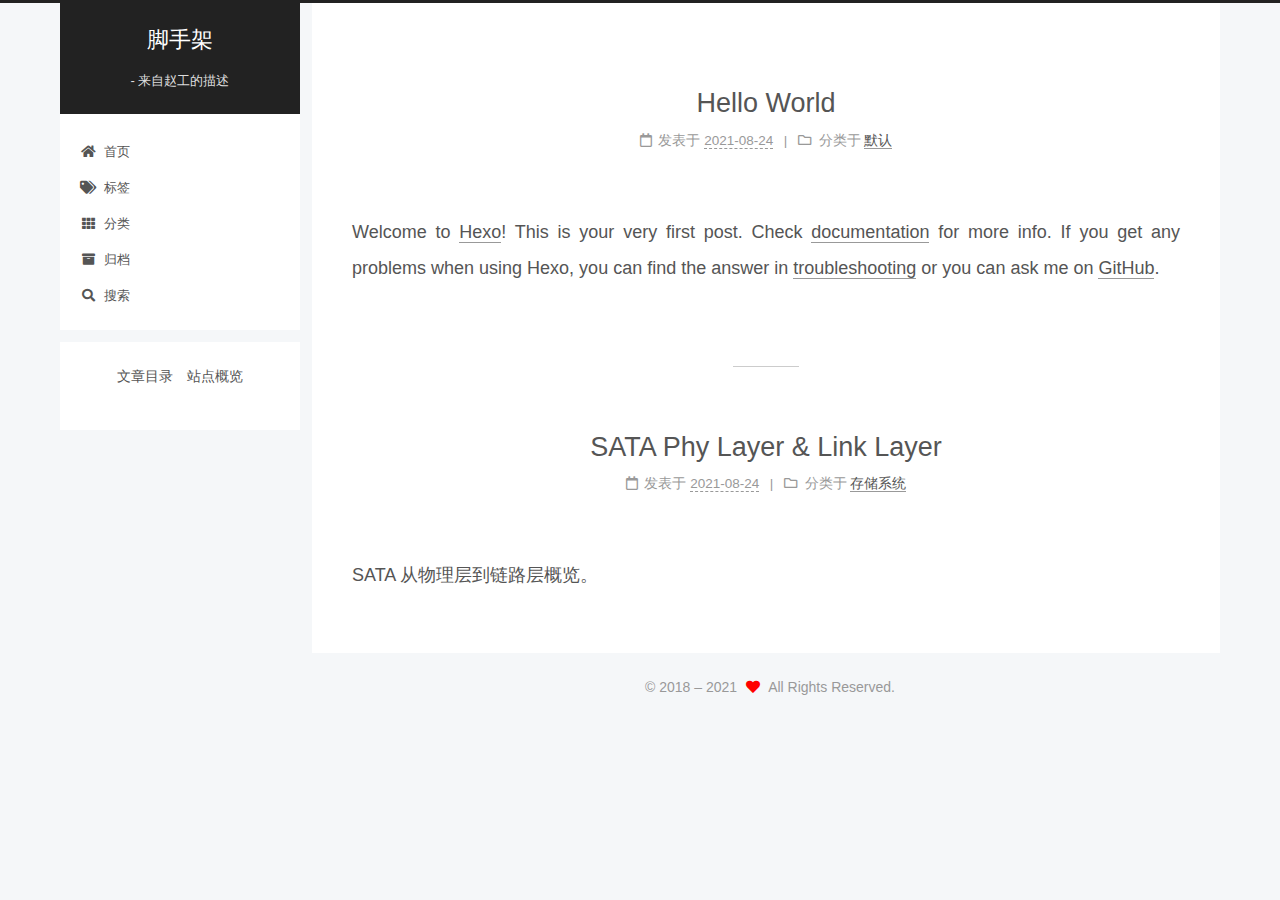
==== index.html @ 3f9b56b4 "Site updated: 2021-08-24 21:59:50" ====
<!DOCTYPE html>
<html lang="zh-Hans">
<head>
  <meta charset="UTF-8">
<meta name="viewport" content="width=device-width, initial-scale=1, maximum-scale=2">
<meta name="theme-color" content="#222">
<meta name="generator" content="Hexo 5.4.0">
  <link rel="apple-touch-icon" sizes="180x180" href="/images/apple-touch-icon-next.png">
  <link rel="icon" type="image/png" sizes="32x32" href="/images/favicon-32x32-next.png">
  <link rel="icon" type="image/png" sizes="16x16" href="/images/favicon-16x16-next.png">
  <link rel="mask-icon" href="/images/logo.svg" color="#222">

<link rel="stylesheet" href="/css/main.css">


<link rel="stylesheet" href="/lib/font-awesome/css/all.min.css">

<script id="hexo-configurations">
    var NexT = window.NexT || {};
    var CONFIG = {"hostname":"liuyang-z.github.io","root":"/","scheme":"Pisces","version":"7.8.0","exturl":false,"sidebar":{"position":"left","display":"post","padding":18,"offset":12,"onmobile":false},"copycode":{"enable":true,"show_result":true,"style":null},"back2top":{"enable":true,"sidebar":false,"scrollpercent":true},"bookmark":{"enable":false,"color":"#222","save":"auto"},"fancybox":false,"mediumzoom":false,"lazyload":true,"pangu":false,"comments":{"style":"buttons","active":null,"storage":true,"lazyload":true,"nav":null},"algolia":{"hits":{"per_page":10},"labels":{"input_placeholder":"Search for Posts","hits_empty":"We didn't find any results for the search: ${query}","hits_stats":"${hits} results found in ${time} ms"}},"localsearch":{"enable":true,"trigger":"auto","top_n_per_article":-1,"unescape":false,"preload":false},"motion":{"enable":false,"async":false,"transition":{"post_block":"fadeIn","post_header":"slideDownIn","post_body":"slideDownIn","coll_header":"slideLeftIn","sidebar":"slideUpIn"}},"path":"search.xml"};
  </script>

  <meta property="og:type" content="website">
<meta property="og:title" content="脚手架">
<meta property="og:url" content="https://liuyang-z.github.io/index.html">
<meta property="og:site_name" content="脚手架">
<meta property="og:locale">
<meta property="article:author" content="Zhao LiuyYang">
<meta property="article:tag" content="存储系统 处理器连接性">
<meta name="twitter:card" content="summary">

<link rel="canonical" href="https://liuyang-z.github.io/">


<script id="page-configurations">
  // https://hexo.io/docs/variables.html
  CONFIG.page = {
    sidebar: "",
    isHome : true,
    isPost : false,
    lang   : 'zh-Hans'
  };
</script>

  <title>脚手架</title>
  






  <noscript>
  <style>
  .use-motion .brand,
  .use-motion .menu-item,
  .sidebar-inner,
  .use-motion .post-block,
  .use-motion .pagination,
  .use-motion .comments,
  .use-motion .post-header,
  .use-motion .post-body,
  .use-motion .collection-header { opacity: initial; }

  .use-motion .site-title,
  .use-motion .site-subtitle {
    opacity: initial;
    top: initial;
  }

  .use-motion .logo-line-before i { left: initial; }
  .use-motion .logo-line-after i { right: initial; }
  </style>
</noscript>

<link rel="alternate" href="/atom.xml" title="脚手架" type="application/atom+xml">
</head>

<body itemscope itemtype="http://schema.org/WebPage">
  <div class="container">
    <div class="headband"></div>

    <header class="header" itemscope itemtype="http://schema.org/WPHeader">
      <div class="header-inner"><div class="site-brand-container">
  <div class="site-nav-toggle">
    <div class="toggle" aria-label="切换导航栏">
      <span class="toggle-line toggle-line-first"></span>
      <span class="toggle-line toggle-line-middle"></span>
      <span class="toggle-line toggle-line-last"></span>
    </div>
  </div>

  <div class="site-meta">

    <a href="/" class="brand" rel="start">
      <span class="logo-line-before"><i></i></span>
      <h1 class="site-title">脚手架</h1>
      <span class="logo-line-after"><i></i></span>
    </a>
      <p class="site-subtitle" itemprop="description">- 来自赵工的描述</p>
  </div>

  <div class="site-nav-right">
    <div class="toggle popup-trigger">
        <i class="fa fa-search fa-fw fa-lg"></i>
    </div>
  </div>
</div>




<nav class="site-nav">
  <ul id="menu" class="main-menu menu">
        <li class="menu-item menu-item-home">

    <a href="/" rel="section"><i class="fa fa-home fa-fw"></i>首页</a>

  </li>
        <li class="menu-item menu-item-tags">

    <a href="/tags/" rel="section"><i class="fa fa-tags fa-fw"></i>标签</a>

  </li>
        <li class="menu-item menu-item-categories">

    <a href="/categories/" rel="section"><i class="fa fa-th fa-fw"></i>分类</a>

  </li>
        <li class="menu-item menu-item-archives">

    <a href="/archives/" rel="section"><i class="fa fa-archive fa-fw"></i>归档</a>

  </li>
      <li class="menu-item menu-item-search">
        <a role="button" class="popup-trigger"><i class="fa fa-search fa-fw"></i>搜索
        </a>
      </li>
  </ul>
</nav>



  <div class="search-pop-overlay">
    <div class="popup search-popup">
        <div class="search-header">
  <span class="search-icon">
    <i class="fa fa-search"></i>
  </span>
  <div class="search-input-container">
    <input autocomplete="off" autocapitalize="off"
           placeholder="搜索..." spellcheck="false"
           type="search" class="search-input">
  </div>
  <span class="popup-btn-close">
    <i class="fa fa-times-circle"></i>
  </span>
</div>
<div id="search-result">
  <div id="no-result">
    <i class="fa fa-spinner fa-pulse fa-5x fa-fw"></i>
  </div>
</div>

    </div>
  </div>

</div>
    </header>

    
  <div class="back-to-top">
    <i class="fa fa-arrow-up"></i>
    <span>0%</span>
  </div>


    <main class="main">
      <div class="main-inner">
        <div class="content-wrap">
          

          <div class="content index posts-expand">
            
      
  
  
  <article itemscope itemtype="http://schema.org/Article" class="post-block" lang="zh-Hans">
    <link itemprop="mainEntityOfPage" href="https://liuyang-z.github.io/2021/08/24/hello-world/">

    <span hidden itemprop="author" itemscope itemtype="http://schema.org/Person">
      <meta itemprop="image" content="/images/avatar.gif">
      <meta itemprop="name" content="Zhao LiuyYang">
      <meta itemprop="description" content="">
    </span>

    <span hidden itemprop="publisher" itemscope itemtype="http://schema.org/Organization">
      <meta itemprop="name" content="脚手架">
    </span>
      <header class="post-header">
        <h2 class="post-title" itemprop="name headline">
          
            <a href="/2021/08/24/hello-world/" class="post-title-link" itemprop="url">Hello World</a>
        </h2>

        <div class="post-meta">
            <span class="post-meta-item">
              <span class="post-meta-item-icon">
                <i class="far fa-calendar"></i>
              </span>
              <span class="post-meta-item-text">发表于</span>

              <time title="创建时间：2021-08-24 21:47:23" itemprop="dateCreated datePublished" datetime="2021-08-24T21:47:23+08:00">2021-08-24</time>
            </span>
            <span class="post-meta-item">
              <span class="post-meta-item-icon">
                <i class="far fa-folder"></i>
              </span>
              <span class="post-meta-item-text">分类于</span>
                <span itemprop="about" itemscope itemtype="http://schema.org/Thing">
                  <a href="/categories/%E9%BB%98%E8%AE%A4/" itemprop="url" rel="index"><span itemprop="name">默认</span></a>
                </span>
            </span>

          

        </div>
      </header>

    
    
    
    <div class="post-body" itemprop="articleBody">

      
          <p>Welcome to <a target="_blank" rel="noopener" href="https://hexo.io/">Hexo</a>! This is your very first post. Check <a target="_blank" rel="noopener" href="https://hexo.io/docs/">documentation</a> for more info. If you get any problems when using Hexo, you can find the answer in <a target="_blank" rel="noopener" href="https://hexo.io/docs/troubleshooting.html">troubleshooting</a> or you can ask me on <a target="_blank" rel="noopener" href="https://github.com/hexojs/hexo/issues">GitHub</a>.</p>
          <!--noindex-->
          <!--/noindex-->
        
      
    </div>

    
    
    
      <footer class="post-footer">
        <div class="post-eof"></div>
      </footer>
  </article>
  
  
  

      
  
  
  <article itemscope itemtype="http://schema.org/Article" class="post-block" lang="zh-Hans">
    <link itemprop="mainEntityOfPage" href="https://liuyang-z.github.io/2021/08/24/SATA-Phy-Layer-Link-Layer/">

    <span hidden itemprop="author" itemscope itemtype="http://schema.org/Person">
      <meta itemprop="image" content="/images/avatar.gif">
      <meta itemprop="name" content="Zhao LiuyYang">
      <meta itemprop="description" content="">
    </span>

    <span hidden itemprop="publisher" itemscope itemtype="http://schema.org/Organization">
      <meta itemprop="name" content="脚手架">
    </span>
      <header class="post-header">
        <h2 class="post-title" itemprop="name headline">
          
            <a href="/2021/08/24/SATA-Phy-Layer-Link-Layer/" class="post-title-link" itemprop="url">SATA Phy Layer & Link Layer</a>
        </h2>

        <div class="post-meta">
            <span class="post-meta-item">
              <span class="post-meta-item-icon">
                <i class="far fa-calendar"></i>
              </span>
              <span class="post-meta-item-text">发表于</span>
              

              <time title="创建时间：2021-08-24 10:46:04 / 修改时间：21:47:23" itemprop="dateCreated datePublished" datetime="2021-08-24T10:46:04+08:00">2021-08-24</time>
            </span>
            <span class="post-meta-item">
              <span class="post-meta-item-icon">
                <i class="far fa-folder"></i>
              </span>
              <span class="post-meta-item-text">分类于</span>
                <span itemprop="about" itemscope itemtype="http://schema.org/Thing">
                  <a href="/categories/%E5%AD%98%E5%82%A8%E7%B3%BB%E7%BB%9F/" itemprop="url" rel="index"><span itemprop="name">存储系统</span></a>
                </span>
            </span>

          

        </div>
      </header>

    
    
    
    <div class="post-body" itemprop="articleBody">

      
          <p>SATA 从物理层到链路层概览。</p>
          <!--noindex-->
          <!--/noindex-->
        
      
    </div>

    
    
    
      <footer class="post-footer">
        <div class="post-eof"></div>
      </footer>
  </article>
  
  
  


  



          </div>
          

<script>
  window.addEventListener('tabs:register', () => {
    let { activeClass } = CONFIG.comments;
    if (CONFIG.comments.storage) {
      activeClass = localStorage.getItem('comments_active') || activeClass;
    }
    if (activeClass) {
      let activeTab = document.querySelector(`a[href="#comment-${activeClass}"]`);
      if (activeTab) {
        activeTab.click();
      }
    }
  });
  if (CONFIG.comments.storage) {
    window.addEventListener('tabs:click', event => {
      if (!event.target.matches('.tabs-comment .tab-content .tab-pane')) return;
      let commentClass = event.target.classList[1];
      localStorage.setItem('comments_active', commentClass);
    });
  }
</script>

        </div>
          
  
  <div class="toggle sidebar-toggle">
    <span class="toggle-line toggle-line-first"></span>
    <span class="toggle-line toggle-line-middle"></span>
    <span class="toggle-line toggle-line-last"></span>
  </div>

  <aside class="sidebar">
    <div class="sidebar-inner">

      <ul class="sidebar-nav motion-element">
        <li class="sidebar-nav-toc">
          文章目录
        </li>
        <li class="sidebar-nav-overview">
          站点概览
        </li>
      </ul>

      <!--noindex-->
      <div class="post-toc-wrap sidebar-panel">
      </div>
      <!--/noindex-->

      <div class="site-overview-wrap sidebar-panel">
        <div class="site-author motion-element" itemprop="author" itemscope itemtype="http://schema.org/Person">
  <p class="site-author-name" itemprop="name">Zhao LiuyYang</p>
  <div class="site-description" itemprop="description"></div>
</div>
<div class="site-state-wrap motion-element">
  <nav class="site-state">
      <div class="site-state-item site-state-posts">
          <a href="/archives/">
        
          <span class="site-state-item-count">2</span>
          <span class="site-state-item-name">日志</span>
        </a>
      </div>
      <div class="site-state-item site-state-categories">
            <a href="/categories/">
          
        <span class="site-state-item-count">2</span>
        <span class="site-state-item-name">分类</span></a>
      </div>
      <div class="site-state-item site-state-tags">
            <a href="/tags/">
          
        <span class="site-state-item-count">1</span>
        <span class="site-state-item-name">标签</span></a>
      </div>
  </nav>
</div>
  <div class="links-of-author motion-element">
      <span class="links-of-author-item">
        <a href="https://github.com/liuyang-z" title="GitHub → https:&#x2F;&#x2F;github.com&#x2F;liuyang-z" rel="noopener" target="_blank">GitHub</a>
      </span>
      <span class="links-of-author-item">
        <a href="mailto:liuyang.z@hooowl.com" title="E-Mail → mailto:liuyang.z@hooowl.com" rel="noopener" target="_blank">E-Mail</a>
      </span>
  </div>
  <div class="cc-license motion-element" itemprop="license">
    <a href="https://creativecommons.org/licenses/by-nc-sa/4.0/" class="cc-opacity" rel="noopener" target="_blank"><img src="/images/cc-by-nc-sa.svg" alt="Creative Commons"></a>
  </div>



      </div>

    </div>
  </aside>
  <div id="sidebar-dimmer"></div>


      </div>
    </main>

    <footer class="footer">
      <div class="footer-inner">
        

        

<div class="copyright">
  
  &copy; 2018 – 
  <span itemprop="copyrightYear">2021</span>
  <span class="with-love">
    <i class="fa fa-heart"></i>
  </span>
  <span class="author" itemprop="copyrightHolder">All Rights Reserved.</span>
</div>

        








      </div>
    </footer>
  </div>

  
  <script src="/lib/anime.min.js"></script>
  <script src="https://cdn.bootcdn.net/ajax/libs/lozad.js/1.16.0/lozad.min.js"></script>

<script src="/js/utils.js"></script>


<script src="/js/schemes/pisces.js"></script>


<script src="/js/next-boot.js"></script>




  




  
<script src="/js/local-search.js"></script>











<script>
if (document.querySelectorAll('pre.mermaid').length) {
  NexT.utils.getScript('https://cdn.bootcdn.net/ajax/libs/mermaid/8.11.2/mermaid.min.js', () => {
    mermaid.initialize({
      theme    : 'default',
      logLevel : 3,
      flowchart: { curve     : 'linear' },
      gantt    : { axisFormat: '%m/%d/%Y' },
      sequence : { actorMargin: 50 }
    });
  }, window.mermaid);
}
</script>


  

  

  

</body>
</html>
---- css/main.css ----
:root {
  --body-bg-color: #f5f7f9;
  --content-bg-color: #fff;
  --card-bg-color: #f5f5f5;
  --text-color: #555;
  --blockquote-color: #666;
  --link-color: #555;
  --link-hover-color: #222;
  --brand-color: #fff;
  --brand-hover-color: #fff;
  --table-row-odd-bg-color: #f9f9f9;
  --table-row-hover-bg-color: #f5f5f5;
  --menu-item-bg-color: #f5f5f5;
  --btn-default-bg: #fff;
  --btn-default-color: #555;
  --btn-default-border-color: #555;
  --btn-default-hover-bg: #222;
  --btn-default-hover-color: #fff;
  --btn-default-hover-border-color: #222;
}
html {
  line-height: 1.15; /* 1 */
  -webkit-text-size-adjust: 100%; /* 2 */
}
body {
  margin: 0;
}
main {
  display: block;
}
h1 {
  font-size: 2em;
  margin: 0.67em 0;
}
hr {
  box-sizing: content-box; /* 1 */
  height: 0; /* 1 */
  overflow: visible; /* 2 */
}
pre {
  font-family: monospace, monospace; /* 1 */
  font-size: 1em; /* 2 */
}
a {
  background: transparent;
}
abbr[title] {
  border-bottom: none; /* 1 */
  text-decoration: underline; /* 2 */
  text-decoration: underline dotted; /* 2 */
}
b,
strong {
  font-weight: bolder;
}
code,
kbd,
samp {
  font-family: monospace, monospace; /* 1 */
  font-size: 1em; /* 2 */
}
small {
  font-size: 80%;
}
sub,
sup {
  font-size: 75%;
  line-height: 0;
  position: relative;
  vertical-align: baseline;
}
sub {
  bottom: -0.25em;
}
sup {
  top: -0.5em;
}
img {
  border-style: none;
}
button,
input,
optgroup,
select,
textarea {
  font-family: inherit; /* 1 */
  font-size: 100%; /* 1 */
  line-height: 1.15; /* 1 */
  margin: 0; /* 2 */
}
button,
input {
/* 1 */
  overflow: visible;
}
button,
select {
/* 1 */
  text-transform: none;
}
button,
[type='button'],
[type='reset'],
[type='submit'] {
  -webkit-appearance: button;
}
button::-moz-focus-inner,
[type='button']::-moz-focus-inner,
[type='reset']::-moz-focus-inner,
[type='submit']::-moz-focus-inner {
  border-style: none;
  padding: 0;
}
button:-moz-focusring,
[type='button']:-moz-focusring,
[type='reset']:-moz-focusring,
[type='submit']:-moz-focusring {
  outline: 1px dotted ButtonText;
}
fieldset {
  padding: 0.35em 0.75em 0.625em;
}
legend {
  box-sizing: border-box; /* 1 */
  color: inherit; /* 2 */
  display: table; /* 1 */
  max-width: 100%; /* 1 */
  padding: 0; /* 3 */
  white-space: normal; /* 1 */
}
progress {
  vertical-align: baseline;
}
textarea {
  overflow: auto;
}
[type='checkbox'],
[type='radio'] {
  box-sizing: border-box; /* 1 */
  padding: 0; /* 2 */
}
[type='number']::-webkit-inner-spin-button,
[type='number']::-webkit-outer-spin-button {
  height: auto;
}
[type='search'] {
  outline-offset: -2px; /* 2 */
  -webkit-appearance: textfield; /* 1 */
}
[type='search']::-webkit-search-decoration {
  -webkit-appearance: none;
}
::-webkit-file-upload-button {
  font: inherit; /* 2 */
  -webkit-appearance: button; /* 1 */
}
details {
  display: block;
}
summary {
  display: list-item;
}
template {
  display: none;
}
[hidden] {
  display: none;
}
::selection {
  background: #262a30;
  color: #eee;
}
html,
body {
  height: 100%;
}
body {
  background: var(--body-bg-color);
  color: var(--text-color);
  font-family: 'Lato', "PingFang SC", "Microsoft YaHei", sans-serif;
  font-size: 1em;
  line-height: 2;
}
@media (max-width: 991px) {
  body {
    padding-left: 0 !important;
    padding-right: 0 !important;
  }
}
h1,
h2,
h3,
h4,
h5,
h6 {
  font-family: 'Lato', "PingFang SC", "Microsoft YaHei", sans-serif;
  font-weight: bold;
  line-height: 1.5;
  margin: 20px 0 15px;
}
h1 {
  font-size: 1.5em;
}
h2 {
  font-size: 1.375em;
}
h3 {
  font-size: 1.25em;
}
h4 {
  font-size: 1.125em;
}
h5 {
  font-size: 1em;
}
h6 {
  font-size: 0.875em;
}
p {
  margin: 0 0 20px 0;
}
a,
span.exturl {
  border-bottom: 1px solid #999;
  color: var(--link-color);
  outline: 0;
  text-decoration: none;
  overflow-wrap: break-word;
  word-wrap: break-word;
  cursor: pointer;
}
a:hover,
span.exturl:hover {
  border-bottom-color: var(--link-hover-color);
  color: var(--link-hover-color);
}
iframe,
img,
video {
  display: block;
  margin-left: auto;
  margin-right: auto;
  max-width: 100%;
}
hr {
  background-image: repeating-linear-gradient(-45deg, #ddd, #ddd 4px, transparent 4px, transparent 8px);
  border: 0;
  height: 3px;
  margin: 40px 0;
}
blockquote {
  border-left: 4px solid #ddd;
  color: var(--blockquote-color);
  margin: 0;
  padding: 0 15px;
}
blockquote cite::before {
  content: '-';
  padding: 0 5px;
}
dt {
  font-weight: bold;
}
dd {
  margin: 0;
  padding: 0;
}
kbd {
  background-color: #f5f5f5;
  background-image: linear-gradient(#eee, #fff, #eee);
  border: 1px solid #ccc;
  border-radius: 0.2em;
  box-shadow: 0.1em 0.1em 0.2em rgba(0,0,0,0.1);
  color: #555;
  font-family: inherit;
  padding: 0.1em 0.3em;
  white-space: nowrap;
}
.table-container {
  overflow: auto;
}
table {
  border-collapse: collapse;
  border-spacing: 0;
  font-size: 0.875em;
  margin: 0 0 20px 0;
  width: 100%;
}
tbody tr:nth-of-type(odd) {
  background: var(--table-row-odd-bg-color);
}
tbody tr:hover {
  background: var(--table-row-hover-bg-color);
}
caption,
th,
td {
  font-weight: normal;
  padding: 8px;
  vertical-align: middle;
}
th,
td {
  border: 1px solid #ddd;
  border-bottom: 3px solid #ddd;
}
th {
  font-weight: 700;
  padding-bottom: 10px;
}
td {
  border-bottom-width: 1px;
}
.btn {
  background: var(--btn-default-bg);
  border: 2px solid var(--btn-default-border-color);
  border-radius: 2px;
  color: var(--btn-default-color);
  display: inline-block;
  font-size: 0.875em;
  line-height: 2;
  padding: 0 20px;
  text-decoration: none;
  transition-property: background-color;
  transition-delay: 0s;
  transition-duration: 0.2s;
  transition-timing-function: ease-in-out;
}
.btn:hover {
  background: var(--btn-default-hover-bg);
  border-color: var(--btn-default-hover-border-color);
  color: var(--btn-default-hover-color);
}
.btn + .btn {
  margin: 0 0 8px 8px;
}
.btn .fa-fw {
  text-align: left;
  width: 1.285714285714286em;
}
.toggle {
  line-height: 0;
}
.toggle .toggle-line {
  background: #fff;
  display: inline-block;
  height: 2px;
  left: 0;
  position: relative;
  top: 0;
  transition: all 0.4s;
  vertical-align: top;
  width: 100%;
}
.toggle .toggle-line:not(:first-child) {
  margin-top: 3px;
}
.toggle.toggle-arrow .toggle-line-first {
  left: 50%;
  top: 2px;
  transform: rotate(45deg);
  width: 50%;
}
.toggle.toggle-arrow .toggle-line-middle {
  left: 2px;
  width: 90%;
}
.toggle.toggle-arrow .toggle-line-last {
  left: 50%;
  top: -2px;
  transform: rotate(-45deg);
  width: 50%;
}
.toggle.toggle-close .toggle-line-first {
  transform: rotate(-45deg);
  top: 5px;
}
.toggle.toggle-close .toggle-line-middle {
  opacity: 0;
}
.toggle.toggle-close .toggle-line-last {
  transform: rotate(45deg);
  top: -5px;
}
.highlight-container {
  position: relative;
}
.highlight-container:hover .copy-btn,
.highlight-container .copy-btn:focus {
  opacity: 1;
}
.copy-btn {
  color: #333;
  cursor: pointer;
  line-height: 1.6;
  opacity: 0;
  padding: 2px 6px;
  position: absolute;
  transition-delay: 0s;
  transition-duration: 0.2s;
  transition-timing-function: ease-in-out;
  background-color: #eee;
  background-image: linear-gradient(#fcfcfc, #eee);
  border: 1px solid #d5d5d5;
  border-radius: 3px;
  font-size: 0.8125em;
  right: 4px;
  top: 8px;
}
.highlight,
pre {
  background: #f7f7f7;
  color: #4d4d4c;
  line-height: 1.6;
  margin: 0 auto 20px;
}
pre,
code {
  font-family: 'console', consolas, Menlo, monospace, "PingFang SC", "Microsoft YaHei";
}
code {
  background: #eee;
  border-radius: 3px;
  color: #555;
  padding: 2px 4px;
  overflow-wrap: break-word;
  word-wrap: break-word;
}
.highlight *::selection {
  background: #d6d6d6;
}
.highlight pre {
  border: 0;
  margin: 0;
  padding: 10px 0;
}
.highlight table {
  border: 0;
  margin: 0;
  width: auto;
}
.highlight td {
  border: 0;
  padding: 0;
}
.highlight figcaption {
  background: #eff2f3;
  color: #4d4d4c;
  display: flex;
  font-size: 0.875em;
  justify-content: space-between;
  line-height: 1.2;
  padding: 0.5em;
}
.highlight figcaption a {
  color: #4d4d4c;
}
.highlight figcaption a:hover {
  border-bottom-color: #4d4d4c;
}
.highlight .gutter {
  -moz-user-select: none;
  -ms-user-select: none;
  -webkit-user-select: none;
  user-select: none;
}
.highlight .gutter pre {
  background: #eff2f3;
  color: #869194;
  padding-left: 10px;
  padding-right: 10px;
  text-align: right;
}
.highlight .code pre {
  background: #f7f7f7;
  padding-left: 10px;
  width: 100%;
}
.gist table {
  width: auto;
}
.gist table td {
  border: 0;
}
pre {
  overflow: auto;
  padding: 10px;
}
pre code {
  background: none;
  color: #4d4d4c;
  font-size: 0.875em;
  padding: 0;
  text-shadow: none;
}
pre .deletion {
  background: #fdd;
}
pre .addition {
  background: #dfd;
}
pre .meta {
  color: #eab700;
  -moz-user-select: none;
  -ms-user-select: none;
  -webkit-user-select: none;
  user-select: none;
}
pre .comment {
  color: #8e908c;
}
pre .variable,
pre .attribute,
pre .tag,
pre .name,
pre .regexp,
pre .ruby .constant,
pre .xml .tag .title,
pre .xml .pi,
pre .xml .doctype,
pre .html .doctype,
pre .css .id,
pre .css .class,
pre .css .pseudo {
  color: #c82829;
}
pre .number,
pre .preprocessor,
pre .built_in,
pre .builtin-name,
pre .literal,
pre .params,
pre .constant,
pre .command {
  color: #f5871f;
}
pre .ruby .class .title,
pre .css .rules .attribute,
pre .string,
pre .symbol,
pre .value,
pre .inheritance,
pre .header,
pre .ruby .symbol,
pre .xml .cdata,
pre .special,
pre .formula {
  color: #718c00;
}
pre .title,
pre .css .hexcolor {
  color: #3e999f;
}
pre .function,
pre .python .decorator,
pre .python .title,
pre .ruby .function .title,
pre .ruby .title .keyword,
pre .perl .sub,
pre .javascript .title,
pre .coffeescript .title {
  color: #4271ae;
}
pre .keyword,
pre .javascript .function {
  color: #8959a8;
}
.blockquote-center {
  border-left: none;
  margin: 40px 0;
  padding: 0;
  position: relative;
  text-align: center;
}
.blockquote-center .fa {
  display: block;
  opacity: 0.6;
  position: absolute;
  width: 100%;
}
.blockquote-center .fa-quote-left {
  border-top: 1px solid #ccc;
  text-align: left;
  top: -20px;
}
.blockquote-center .fa-quote-right {
  border-bottom: 1px solid #ccc;
  text-align: right;
  bottom: -20px;
}
.blockquote-center p,
.blockquote-center div {
  text-align: center;
}
.post-body .group-picture img {
  margin: 0 auto;
  padding: 0 3px;
}
.group-picture-row {
  margin-bottom: 6px;
  overflow: hidden;
}
.group-picture-column {
  float: left;
  margin-bottom: 10px;
}
.post-body .label {
  color: #555;
  display: inline;
  padding: 0 2px;
}
.post-body .label.default {
  background: #f0f0f0;
}
.post-body .label.primary {
  background: #efe6f7;
}
.post-body .label.info {
  background: #e5f2f8;
}
.post-body .label.success {
  background: #e7f4e9;
}
.post-body .label.warning {
  background: #fcf6e1;
}
.post-body .label.danger {
  background: #fae8eb;
}
.post-body .tabs {
  margin-bottom: 20px;
}
.post-body .tabs,
.tabs-comment {
  display: block;
  padding-top: 10px;
  position: relative;
}
.post-body .tabs ul.nav-tabs,
.tabs-comment ul.nav-tabs {
  display: flex;
  flex-wrap: wrap;
  margin: 0;
  margin-bottom: -1px;
  padding: 0;
}
@media (max-width: 413px) {
  .post-body .tabs ul.nav-tabs,
  .tabs-comment ul.nav-tabs {
    display: block;
    margin-bottom: 5px;
  }
}
.post-body .tabs ul.nav-tabs li.tab,
.tabs-comment ul.nav-tabs li.tab {
  border-bottom: 1px solid #ddd;
  border-left: 1px solid transparent;
  border-right: 1px solid transparent;
  border-top: 3px solid transparent;
  flex-grow: 1;
  list-style-type: none;
  border-radius: 0 0 0 0;
}
@media (max-width: 413px) {
  .post-body .tabs ul.nav-tabs li.tab,
  .tabs-comment ul.nav-tabs li.tab {
    border-bottom: 1px solid transparent;
    border-left: 3px solid transparent;
    border-right: 1px solid transparent;
    border-top: 1px solid transparent;
  }
}
@media (max-width: 413px) {
  .post-body .tabs ul.nav-tabs li.tab,
  .tabs-comment ul.nav-tabs li.tab {
    border-radius: 0;
  }
}
.post-body .tabs ul.nav-tabs li.tab a,
.tabs-comment ul.nav-tabs li.tab a {
  border-bottom: initial;
  display: block;
  line-height: 1.8;
  outline: 0;
  padding: 0.25em 0.75em;
  text-align: center;
  transition-delay: 0s;
  transition-duration: 0.2s;
  transition-timing-function: ease-out;
}
.post-body .tabs ul.nav-tabs li.tab a i,
.tabs-comment ul.nav-tabs li.tab a i {
  width: 1.285714285714286em;
}
.post-body .tabs ul.nav-tabs li.tab.active,
.tabs-comment ul.nav-tabs li.tab.active {
  border-bottom: 1px solid transparent;
  border-left: 1px solid #ddd;
  border-right: 1px solid #ddd;
  border-top: 3px solid #fc6423;
}
@media (max-width: 413px) {
  .post-body .tabs ul.nav-tabs li.tab.active,
  .tabs-comment ul.nav-tabs li.tab.active {
    border-bottom: 1px solid #ddd;
    border-left: 3px solid #fc6423;
    border-right: 1px solid #ddd;
    border-top: 1px solid #ddd;
  }
}
.post-body .tabs ul.nav-tabs li.tab.active a,
.tabs-comment ul.nav-tabs li.tab.active a {
  color: var(--link-color);
  cursor: default;
}
.post-body .tabs .tab-content .tab-pane,
.tabs-comment .tab-content .tab-pane {
  border: 1px solid #ddd;
  border-top: 0;
  padding: 20px 20px 0 20px;
  border-radius: 0;
}
.post-body .tabs .tab-content .tab-pane:not(.active),
.tabs-comment .tab-content .tab-pane:not(.active) {
  display: none;
}
.post-body .tabs .tab-content .tab-pane.active,
.tabs-comment .tab-content .tab-pane.active {
  display: block;
}
.post-body .tabs .tab-content .tab-pane.active:nth-of-type(1),
.tabs-comment .tab-content .tab-pane.active:nth-of-type(1) {
  border-radius: 0 0 0 0;
}
@media (max-width: 413px) {
  .post-body .tabs .tab-content .tab-pane.active:nth-of-type(1),
  .tabs-comment .tab-content .tab-pane.active:nth-of-type(1) {
    border-radius: 0;
  }
}
.post-body .note {
  border-radius: 3px;
  margin-bottom: 20px;
  padding: 1em;
  position: relative;
  background: #f9f9f9;
  border: initial;
  border-left: 3px solid #eee;
}
.post-body .note h2,
.post-body .note h3,
.post-body .note h4,
.post-body .note h5,
.post-body .note h6 {
  margin-top: 3px;
  border-bottom: initial;
  margin-bottom: 0;
  padding-top: 0;
}
.post-body .note p:first-child,
.post-body .note ul:first-child,
.post-body .note ol:first-child,
.post-body .note table:first-child,
.post-body .note pre:first-child,
.post-body .note blockquote:first-child,
.post-body .note img:first-child {
  margin-top: 0;
}
.post-body .note p:last-child,
.post-body .note ul:last-child,
.post-body .note ol:last-child,
.post-body .note table:last-child,
.post-body .note pre:last-child,
.post-body .note blockquote:last-child,
.post-body .note img:last-child {
  margin-bottom: 0;
}
.post-body .note:not(.no-icon) {
  padding-left: 2.5em;
}
.post-body .note:not(.no-icon)::before {
  font-size: 1.5em;
  left: 0.4em;
  position: absolute;
  top: calc(50% - 1em);
  font-family: 'Font Awesome 5 Free';
  font-weight: 900;
}
.post-body .note.default {
  background: #f7f7f7;
  border-left-color: #777;
}
.post-body .note.default h2,
.post-body .note.default h3,
.post-body .note.default h4,
.post-body .note.default h5,
.post-body .note.default h6 {
  color: #777;
}
.post-body .note.default:not(.no-icon)::before {
  content: "\f0a9";
  color: #777;
}
.post-body .note.primary {
  background: #f5f0fa;
  border-left-color: #6f42c1;
}
.post-body .note.primary h2,
.post-body .note.primary h3,
.post-body .note.primary h4,
.post-body .note.primary h5,
.post-body .note.primary h6 {
  color: #6f42c1;
}
.post-body .note.primary:not(.no-icon)::before {
  content: "\f055";
  color: #6f42c1;
}
.post-body .note.info {
  background: #eef7fa;
  border-left-color: #428bca;
}
.post-body .note.info h2,
.post-body .note.info h3,
.post-body .note.info h4,
.post-body .note.info h5,
.post-body .note.info h6 {
  color: #428bca;
}
.post-body .note.info:not(.no-icon)::before {
  content: "\f05a";
  color: #428bca;
}
.post-body .note.success {
  background: #eff8f0;
  border-left-color: #5cb85c;
}
.post-body .note.success h2,
.post-body .note.success h3,
.post-body .note.success h4,
.post-body .note.success h5,
.post-body .note.success h6 {
  color: #5cb85c;
}
.post-body .note.success:not(.no-icon)::before {
  content: "\f058";
  color: #5cb85c;
}
.post-body .note.warning {
  background: #fdf8ea;
  border-left-color: #f0ad4e;
}
.post-body .note.warning h2,
.post-body .note.warning h3,
.post-body .note.warning h4,
.post-body .note.warning h5,
.post-body .note.warning h6 {
  color: #f0ad4e;
}
.post-body .note.warning:not(.no-icon)::before {
  content: "\f06a";
  color: #f0ad4e;
}
.post-body .note.danger {
  background: #fcf1f2;
  border-left-color: #d9534f;
}
.post-body .note.danger h2,
.post-body .note.danger h3,
.post-body .note.danger h4,
.post-body .note.danger h5,
.post-body .note.danger h6 {
  color: #d9534f;
}
.post-body .note.danger:not(.no-icon)::before {
  content: "\f056";
  color: #d9534f;
}
.pagination .prev,
.pagination .next,
.pagination .page-number,
.pagination .space {
  display: inline-block;
  margin: 0 10px;
  padding: 0 11px;
  position: relative;
  top: -1px;
}
@media (max-width: 767px) {
  .pagination .prev,
  .pagination .next,
  .pagination .page-number,
  .pagination .space {
    margin: 0 5px;
  }
}
.pagination {
  border-top: 1px solid #eee;
  margin: 120px 0 0;
  text-align: center;
}
.pagination .prev,
.pagination .next,
.pagination .page-number {
  border-bottom: 0;
  border-top: 1px solid #eee;
  transition-property: border-color;
  transition-delay: 0s;
  transition-duration: 0.2s;
  transition-timing-function: ease-in-out;
}
.pagination .prev:hover,
.pagination .next:hover,
.pagination .page-number:hover {
  border-top-color: #222;
}
.pagination .space {
  margin: 0;
  padding: 0;
}
.pagination .prev {
  margin-left: 0;
}
.pagination .next {
  margin-right: 0;
}
.pagination .page-number.current {
  background: #ccc;
  border-top-color: #ccc;
  color: #fff;
}
@media (max-width: 767px) {
  .pagination {
    border-top: none;
  }
  .pagination .prev,
  .pagination .next,
  .pagination .page-number {
    border-bottom: 1px solid #eee;
    border-top: 0;
    margin-bottom: 10px;
    padding: 0 10px;
  }
  .pagination .prev:hover,
  .pagination .next:hover,
  .pagination .page-number:hover {
    border-bottom-color: #222;
  }
}
.comments {
  margin-top: 60px;
  overflow: hidden;
}
.comment-button-group {
  display: flex;
  flex-wrap: wrap-reverse;
  justify-content: center;
  margin: 1em 0;
}
.comment-button-group .comment-button {
  margin: 0.1em 0.2em;
}
.comment-button-group .comment-button.active {
  background: var(--btn-default-hover-bg);
  border-color: var(--btn-default-hover-border-color);
  color: var(--btn-default-hover-color);
}
.comment-position {
  display: none;
}
.comment-position.active {
  display: block;
}
.tabs-comment {
  background: var(--content-bg-color);
  margin-top: 4em;
  padding-top: 0;
}
.tabs-comment .comments {
  border: 0;
  box-shadow: none;
  margin-top: 0;
  padding-top: 0;
}
.container {
  min-height: 100%;
  position: relative;
}
.main-inner {
  margin: 0 auto;
  width: calc(100% - 20px);
}
@media (min-width: 1200px) {
  .main-inner {
    width: 1160px;
  }
}
@media (min-width: 1600px) {
  .main-inner {
    width: 73%;
  }
}
@media (max-width: 767px) {
  .content-wrap {
    padding: 0 20px;
  }
}
.header {
  background: transparent;
}
.header-inner {
  margin: 0 auto;
  width: calc(100% - 20px);
}
@media (min-width: 1200px) {
  .header-inner {
    width: 1160px;
  }
}
@media (min-width: 1600px) {
  .header-inner {
    width: 73%;
  }
}
.site-brand-container {
  display: flex;
  flex-shrink: 0;
  padding: 0 10px;
}
.headband {
  background: #222;
  height: 3px;
}
.site-meta {
  flex-grow: 1;
  text-align: center;
}
@media (max-width: 767px) {
  .site-meta {
    text-align: center;
  }
}
.brand {
  border-bottom: none;
  color: var(--brand-color);
  display: inline-block;
  line-height: 1.375em;
  padding: 0 40px;
  position: relative;
}
.brand:hover {
  color: var(--brand-hover-color);
}
.site-title {
  font-family: 'Lato', "PingFang SC", "Microsoft YaHei", sans-serif;
  font-size: 1.375em;
  font-weight: normal;
  margin: 0;
}
.site-subtitle {
  color: #ddd;
  font-size: 0.8125em;
  margin: 10px 0;
}
.use-motion .brand {
  opacity: 0;
}
.use-motion .site-title,
.use-motion .site-subtitle,
.use-motion .custom-logo-image {
  opacity: 0;
  position: relative;
  top: -10px;
}
.site-nav-toggle,
.site-nav-right {
  display: none;
}
@media (max-width: 767px) {
  .site-nav-toggle,
  .site-nav-right {
    display: flex;
    flex-direction: column;
    justify-content: center;
  }
}
.site-nav-toggle .toggle,
.site-nav-right .toggle {
  color: var(--text-color);
  padding: 10px;
  width: 22px;
}
.site-nav-toggle .toggle .toggle-line,
.site-nav-right .toggle .toggle-line {
  background: var(--text-color);
  border-radius: 1px;
}
.site-nav {
  display: block;
}
@media (max-width: 767px) {
  .site-nav {
    clear: both;
    display: none;
  }
}
.site-nav.site-nav-on {
  display: block;
}
.menu {
  margin-top: 20px;
  padding-left: 0;
  text-align: center;
}
.menu-item {
  display: inline-block;
  list-style: none;
  margin: 0 10px;
}
@media (max-width: 767px) {
  .menu-item {
    display: block;
    margin-top: 10px;
  }
  .menu-item.menu-item-search {
    display: none;
  }
}
.menu-item a,
.menu-item span.exturl {
  border-bottom: 0;
  display: block;
  font-size: 0.8125em;
  transition-property: border-color;
  transition-delay: 0s;
  transition-duration: 0.2s;
  transition-timing-function: ease-in-out;
}
@media (hover: none) {
  .menu-item a:hover,
  .menu-item span.exturl:hover {
    border-bottom-color: transparent !important;
  }
}
.menu-item .fa,
.menu-item .fab,
.menu-item .far,
.menu-item .fas {
  margin-right: 8px;
}
.menu-item .badge {
  display: inline-block;
  font-weight: bold;
  line-height: 1;
  margin-left: 0.35em;
  margin-top: 0.35em;
  text-align: center;
  white-space: nowrap;
}
@media (max-width: 767px) {
  .menu-item .badge {
    float: right;
    margin-left: 0;
  }
}
.menu-item-active a,
.menu .menu-item a:hover,
.menu .menu-item span.exturl:hover {
  background: var(--menu-item-bg-color);
}
.use-motion .menu-item {
  opacity: 0;
}
.sidebar {
  background: #222;
  bottom: 0;
  box-shadow: inset 0 2px 6px #000;
  position: fixed;
  top: 0;
}
@media (max-width: 991px) {
  .sidebar {
    display: none;
  }
}
.sidebar-inner {
  color: #999;
  padding: 18px 10px;
  text-align: center;
}
.cc-license {
  margin-top: 10px;
  text-align: center;
}
.cc-license .cc-opacity {
  border-bottom: none;
  opacity: 0.7;
}
.cc-license .cc-opacity:hover {
  opacity: 0.9;
}
.cc-license img {
  display: inline-block;
}
.site-author-image {
  border: 1px solid #eee;
  display: block;
  margin: 0 auto;
  max-width: 120px;
  padding: 2px;
}
.site-author-name {
  color: var(--text-color);
  font-weight: 600;
  margin: 0;
  text-align: center;
}
.site-description {
  color: #999;
  font-size: 0.8125em;
  margin-top: 0;
  text-align: center;
}
.links-of-author {
  margin-top: 15px;
}
.links-of-author a,
.links-of-author span.exturl {
  border-bottom-color: #555;
  display: inline-block;
  font-size: 0.8125em;
  margin-bottom: 10px;
  margin-right: 10px;
  vertical-align: middle;
}
.links-of-author a::before,
.links-of-author span.exturl::before {
  background: #5e8178;
  border-radius: 50%;
  content: ' ';
  display: inline-block;
  height: 4px;
  margin-right: 3px;
  vertical-align: middle;
  width: 4px;
}
.sidebar-button {
  margin-top: 15px;
}
.sidebar-button a {
  border: 1px solid #fc6423;
  border-radius: 4px;
  color: #fc6423;
  display: inline-block;
  padding: 0 15px;
}
.sidebar-button a .fa,
.sidebar-button a .fab,
.sidebar-button a .far,
.sidebar-button a .fas {
  margin-right: 5px;
}
.sidebar-button a:hover {
  background: #fc6423;
  border: 1px solid #fc6423;
  color: #fff;
}
.sidebar-button a:hover .fa,
.sidebar-button a:hover .fab,
.sidebar-button a:hover .far,
.sidebar-button a:hover .fas {
  color: #fff;
}
.links-of-blogroll {
  font-size: 0.8125em;
  margin-top: 10px;
}
.links-of-blogroll-title {
  font-size: 0.875em;
  font-weight: 600;
  margin-top: 0;
}
.links-of-blogroll-list {
  list-style: none;
  margin: 0;
  padding: 0;
}
#sidebar-dimmer {
  display: none;
}
@media (max-width: 767px) {
  #sidebar-dimmer {
    background: #000;
    display: block;
    height: 100%;
    left: 100%;
    opacity: 0;
    position: fixed;
    top: 0;
    width: 100%;
    z-index: 1100;
  }
  .sidebar-active + #sidebar-dimmer {
    opacity: 0.7;
    transform: translateX(-100%);
    transition: opacity 0.5s;
  }
}
.sidebar-nav {
  margin: 0;
  padding-bottom: 20px;
  padding-left: 0;
}
.sidebar-nav li {
  border-bottom: 1px solid transparent;
  color: var(--text-color);
  cursor: pointer;
  display: inline-block;
  font-size: 0.875em;
}
.sidebar-nav li.sidebar-nav-overview {
  margin-left: 10px;
}
.sidebar-nav li:hover {
  color: #fc6423;
}
.sidebar-nav .sidebar-nav-active {
  border-bottom-color: #fc6423;
  color: #fc6423;
}
.sidebar-nav .sidebar-nav-active:hover {
  color: #fc6423;
}
.sidebar-panel {
  display: none;
  overflow-x: hidden;
  overflow-y: auto;
}
.sidebar-panel-active {
  display: block;
}
.sidebar-toggle {
  background: #222;
  bottom: 45px;
  cursor: pointer;
  height: 14px;
  left: 30px;
  padding: 5px;
  position: fixed;
  width: 14px;
  z-index: 1300;
}
@media (max-width: 991px) {
  .sidebar-toggle {
    left: 20px;
    opacity: 0.8;
    display: none;
  }
}
.sidebar-toggle:hover .toggle-line {
  background: #fc6423;
}
.post-toc {
  font-size: 0.875em;
}
.post-toc ol {
  list-style: none;
  margin: 0;
  padding: 0 2px 5px 10px;
  text-align: left;
}
.post-toc ol > ol {
  padding-left: 0;
}
.post-toc ol a {
  transition-property: all;
  transition-delay: 0s;
  transition-duration: 0.2s;
  transition-timing-function: ease-in-out;
}
.post-toc .nav-item {
  line-height: 1.8;
  overflow: hidden;
  text-overflow: ellipsis;
  white-space: nowrap;
}
.post-toc .nav .nav-child {
  display: none;
}
.post-toc .nav .active > .nav-child {
  display: block;
}
.post-toc .nav .active-current > .nav-child {
  display: block;
}
.post-toc .nav .active-current > .nav-child > .nav-item {
  display: block;
}
.post-toc .nav .active > a {
  border-bottom-color: #fc6423;
  color: #fc6423;
}
.post-toc .nav .active-current > a {
  color: #fc6423;
}
.post-toc .nav .active-current > a:hover {
  color: #fc6423;
}
.site-state {
  display: flex;
  justify-content: center;
  line-height: 1.4;
  margin-top: 10px;
  overflow: hidden;
  text-align: center;
  white-space: nowrap;
}
.site-state-item {
  padding: 0 15px;
}
.site-state-item:not(:first-child) {
  border-left: 1px solid #eee;
}
.site-state-item a {
  border-bottom: none;
}
.site-state-item-count {
  display: block;
  font-size: 1em;
  font-weight: 600;
  text-align: center;
}
.site-state-item-name {
  color: #999;
  font-size: 0.8125em;
}
.footer {
  color: #999;
  font-size: 0.875em;
  padding: 20px 0;
}
.footer.footer-fixed {
  bottom: 0;
  left: 0;
  position: absolute;
  right: 0;
}
.footer-inner {
  box-sizing: border-box;
  margin: 0 auto;
  text-align: center;
  width: calc(100% - 20px);
}
@media (min-width: 1200px) {
  .footer-inner {
    width: 1160px;
  }
}
@media (min-width: 1600px) {
  .footer-inner {
    width: 73%;
  }
}
.languages {
  display: inline-block;
  font-size: 1.125em;
  position: relative;
}
.languages .lang-select-label span {
  margin: 0 0.5em;
}
.languages .lang-select {
  height: 100%;
  left: 0;
  opacity: 0;
  position: absolute;
  top: 0;
  width: 100%;
}
.with-love {
  color: #ff0000;
  display: inline-block;
  margin: 0 5px;
}
.powered-by,
.theme-info {
  display: inline-block;
}
@-moz-keyframes iconAnimate {
  0%, 100% {
    transform: scale(1);
  }
  10%, 30% {
    transform: scale(0.9);
  }
  20%, 40%, 60%, 80% {
    transform: scale(1.1);
  }
  50%, 70% {
    transform: scale(1.1);
  }
}
@-webkit-keyframes iconAnimate {
  0%, 100% {
    transform: scale(1);
  }
  10%, 30% {
    transform: scale(0.9);
  }
  20%, 40%, 60%, 80% {
    transform: scale(1.1);
  }
  50%, 70% {
    transform: scale(1.1);
  }
}
@-o-keyframes iconAnimate {
  0%, 100% {
    transform: scale(1);
  }
  10%, 30% {
    transform: scale(0.9);
  }
  20%, 40%, 60%, 80% {
    transform: scale(1.1);
  }
  50%, 70% {
    transform: scale(1.1);
  }
}
@keyframes iconAnimate {
  0%, 100% {
    transform: scale(1);
  }
  10%, 30% {
    transform: scale(0.9);
  }
  20%, 40%, 60%, 80% {
    transform: scale(1.1);
  }
  50%, 70% {
    transform: scale(1.1);
  }
}
@media (max-width: 567px) {
  .content-wrap {
    padding: initial !important;
  }
  .posts-expand .post-meta {
    margin: 3px 0 10px 0 !important;
  }
  .post-block {
    margin-top: initial !important;
    padding: 8px 18px 8px !important;
  }
  .posts-collapse {
    margin-left: 0;
    margin-right: 0;
  }
  .post-body h1,
  .post-body h2,
  .post-body h3,
  .post-body h4,
  .post-body h5,
  .post-body h6 {
    margin: 10px 0 8px;
  }
  .post-body .note h1,
  .post-body .tabs .tab-content .tab-pane h1,
  .post-body .note h2,
  .post-body .tabs .tab-content .tab-pane h2,
  .post-body .note h3,
  .post-body .tabs .tab-content .tab-pane h3,
  .post-body .note h4,
  .post-body .tabs .tab-content .tab-pane h4,
  .post-body .note h5,
  .post-body .tabs .tab-content .tab-pane h5,
  .post-body .note h6,
  .post-body .tabs .tab-content .tab-pane h6 {
    margin: 0 5px;
  }
  .post-body > p {
    margin: 0 0 10px 0;
  }
  .post-body .note > p,
  .post-body .tabs .tab-content .tab-pane > p {
    padding: 0 5px;
  }
  .post-body img,
  .post-body video {
    margin-bottom: 10px !important;
  }
  .post-body .note {
    margin-bottom: 10px !important;
    padding: 10px !important;
  }
  .post-body .note:not(.no-icon) {
    padding-left: 35px !important;
  }
  .post-body .tabs .tab-content .tab-pane {
    padding: 10px 10px 0 10px !important;
  }
  .post-eof {
    margin: 40px auto 20px !important;
  }
  .pagination {
    margin-top: 40px;
  }
}
.back-to-top {
  font-size: 12px;
  text-align: center;
  transition-delay: 0s;
  transition-duration: 0.2s;
  transition-timing-function: ease-in-out;
}
.back-to-top {
  background: #222;
  bottom: -100px;
  box-sizing: border-box;
  color: #fff;
  cursor: pointer;
  left: 30px;
  opacity: 0.6;
  padding: 0 6px;
  position: fixed;
  transition-property: bottom;
  z-index: 1300;
  width: initial;
}
.back-to-top:hover {
  color: #fc6423;
}
.back-to-top.back-to-top-on {
  bottom: 30px;
}
@media (max-width: 991px) {
  .back-to-top {
    left: 20px;
    opacity: 0.8;
  }
}
.post-body {
  font-family: 'Lato', "PingFang SC", "Microsoft YaHei", sans-serif;
  overflow-wrap: break-word;
  word-wrap: break-word;
}
@media (min-width: 1200px) {
  .post-body {
    font-size: 1.125em;
  }
}
.post-body .exturl .fa {
  font-size: 0.875em;
  margin-left: 4px;
}
.post-body .image-caption,
.post-body .figure .caption {
  color: #999;
  font-size: 0.875em;
  font-weight: bold;
  line-height: 1;
  margin: -20px auto 15px;
  text-align: center;
}
.post-sticky-flag {
  display: inline-block;
  transform: rotate(30deg);
}
.post-button {
  margin-top: 40px;
  text-align: center;
}
.use-motion .post-block,
.use-motion .pagination,
.use-motion .comments {
  opacity: 0;
}
.use-motion .post-header {
  opacity: 0;
}
.use-motion .post-body {
  opacity: 0;
}
.use-motion .collection-header {
  opacity: 0;
}
.posts-collapse {
  margin-left: 35px;
  position: relative;
}
@media (max-width: 767px) {
  .posts-collapse {
    margin-left: 0px;
    margin-right: 0px;
  }
}
.posts-collapse .collection-title {
  font-size: 1.125em;
  position: relative;
}
.posts-collapse .collection-title::before {
  background: #999;
  border: 1px solid #fff;
  border-radius: 50%;
  content: ' ';
  height: 10px;
  left: 0;
  margin-left: -6px;
  margin-top: -4px;
  position: absolute;
  top: 50%;
  width: 10px;
}
.posts-collapse .collection-year {
  font-size: 1.5em;
  font-weight: bold;
  margin: 60px 0;
  position: relative;
}
.posts-collapse .collection-year::before {
  background: #bbb;
  border-radius: 50%;
  content: ' ';
  height: 8px;
  left: 0;
  margin-left: -4px;
  margin-top: -4px;
  position: absolute;
  top: 50%;
  width: 8px;
}
.posts-collapse .collection-header {
  display: block;
  margin: 0 0 0 20px;
}
.posts-collapse .collection-header small {
  color: #bbb;
  margin-left: 5px;
}
.posts-collapse .post-header {
  border-bottom: 1px dashed #ccc;
  margin: 30px 0;
  padding-left: 15px;
  position: relative;
  transition-property: border;
  transition-delay: 0s;
  transition-duration: 0.2s;
  transition-timing-function: ease-in-out;
}
.posts-collapse .post-header::before {
  background: #bbb;
  border: 1px solid #fff;
  border-radius: 50%;
  content: ' ';
  height: 6px;
  left: 0;
  margin-left: -4px;
  position: absolute;
  top: 0.75em;
  transition-property: background;
  width: 6px;
  transition-delay: 0s;
  transition-duration: 0.2s;
  transition-timing-function: ease-in-out;
}
.posts-collapse .post-header:hover {
  border-bottom-color: #666;
}
.posts-collapse .post-header:hover::before {
  background: #222;
}
.posts-collapse .post-meta {
  display: inline;
  font-size: 0.75em;
  margin-right: 10px;
}
.posts-collapse .post-title {
  display: inline;
}
.posts-collapse .post-title a,
.posts-collapse .post-title span.exturl {
  border-bottom: none;
  color: var(--link-color);
}
.posts-collapse .post-title .fa-external-link-alt {
  font-size: 0.875em;
  margin-left: 5px;
}
.posts-collapse::before {
  background: #f5f5f5;
  content: ' ';
  height: 100%;
  left: 0;
  margin-left: -2px;
  position: absolute;
  top: 1.25em;
  width: 4px;
}
.post-eof {
  background: #ccc;
  height: 1px;
  margin: 80px auto 60px;
  text-align: center;
  width: 8%;
}
.post-block:last-of-type .post-eof {
  display: none;
}
.content {
  padding-top: 40px;
}
@media (min-width: 992px) {
  .post-body {
    text-align: justify;
  }
}
@media (max-width: 991px) {
  .post-body {
    text-align: justify;
  }
}
.post-body h1,
.post-body h2,
.post-body h3,
.post-body h4,
.post-body h5,
.post-body h6 {
  padding-top: 10px;
}
.post-body h1 .header-anchor,
.post-body h2 .header-anchor,
.post-body h3 .header-anchor,
.post-body h4 .header-anchor,
.post-body h5 .header-anchor,
.post-body h6 .header-anchor {
  border-bottom-style: none;
  color: #ccc;
  float: right;
  margin-left: 10px;
  visibility: hidden;
}
.post-body h1 .header-anchor:hover,
.post-body h2 .header-anchor:hover,
.post-body h3 .header-anchor:hover,
.post-body h4 .header-anchor:hover,
.post-body h5 .header-anchor:hover,
.post-body h6 .header-anchor:hover {
  color: inherit;
}
.post-body h1:hover .header-anchor,
.post-body h2:hover .header-anchor,
.post-body h3:hover .header-anchor,
.post-body h4:hover .header-anchor,
.post-body h5:hover .header-anchor,
.post-body h6:hover .header-anchor {
  visibility: visible;
}
.post-body iframe,
.post-body img,
.post-body video {
  margin-bottom: 20px;
}
.post-body .video-container {
  height: 0;
  margin-bottom: 20px;
  overflow: hidden;
  padding-top: 75%;
  position: relative;
  width: 100%;
}
.post-body .video-container iframe,
.post-body .video-container object,
.post-body .video-container embed {
  height: 100%;
  left: 0;
  margin: 0;
  position: absolute;
  top: 0;
  width: 100%;
}
.post-gallery {
  align-items: center;
  display: grid;
  grid-gap: 10px;
  grid-template-columns: 1fr 1fr 1fr;
  margin-bottom: 20px;
}
@media (max-width: 767px) {
  .post-gallery {
    grid-template-columns: 1fr 1fr;
  }
}
.post-gallery a {
  border: 0;
}
.post-gallery img {
  margin: 0;
}
.posts-expand .post-header {
  font-size: 1.125em;
}
.posts-expand .post-title {
  font-size: 1.5em;
  font-weight: normal;
  margin: initial;
  text-align: center;
  overflow-wrap: break-word;
  word-wrap: break-word;
}
.posts-expand .post-title-link {
  border-bottom: none;
  color: var(--link-color);
  display: inline-block;
  position: relative;
  vertical-align: top;
}
.posts-expand .post-title-link::before {
  background: var(--link-color);
  bottom: 0;
  content: '';
  height: 2px;
  left: 0;
  position: absolute;
  transform: scaleX(0);
  visibility: hidden;
  width: 100%;
  transition-delay: 0s;
  transition-duration: 0.2s;
  transition-timing-function: ease-in-out;
}
.posts-expand .post-title-link:hover::before {
  transform: scaleX(1);
  visibility: visible;
}
.posts-expand .post-title-link .fa-external-link-alt {
  font-size: 0.875em;
  margin-left: 5px;
}
.posts-expand .post-meta {
  color: #999;
  font-family: 'Lato', "PingFang SC", "Microsoft YaHei", sans-serif;
  font-size: 0.75em;
  margin: 3px 0 60px 0;
  text-align: center;
}
.posts-expand .post-meta .post-description {
  font-size: 0.875em;
  margin-top: 2px;
}
.posts-expand .post-meta time {
  border-bottom: 1px dashed #999;
  cursor: pointer;
}
.post-meta .post-meta-item + .post-meta-item::before {
  content: '|';
  margin: 0 0.5em;
}
.post-meta-divider {
  margin: 0 0.5em;
}
.post-meta-item-icon {
  margin-right: 3px;
}
@media (max-width: 991px) {
  .post-meta-item-icon {
    display: inline-block;
  }
}
@media (max-width: 991px) {
  .post-meta-item-text {
    display: none;
  }
}
.post-nav {
  border-top: 1px solid #eee;
  display: flex;
  justify-content: space-between;
  margin-top: 15px;
  padding: 10px 5px 0;
}
.post-nav-item {
  flex: 1;
}
.post-nav-item a {
  border-bottom: none;
  display: block;
  font-size: 0.875em;
  line-height: 1.6;
  position: relative;
}
.post-nav-item a:active {
  top: 2px;
}
.post-nav-item .fa {
  font-size: 0.75em;
}
.post-nav-item:first-child {
  margin-right: 15px;
}
.post-nav-item:first-child .fa {
  margin-right: 5px;
}
.post-nav-item:last-child {
  margin-left: 15px;
  text-align: right;
}
.post-nav-item:last-child .fa {
  margin-left: 5px;
}
.rtl.post-body p,
.rtl.post-body a,
.rtl.post-body h1,
.rtl.post-body h2,
.rtl.post-body h3,
.rtl.post-body h4,
.rtl.post-body h5,
.rtl.post-body h6,
.rtl.post-body li,
.rtl.post-body ul,
.rtl.post-body ol {
  direction: rtl;
  font-family: UKIJ Ekran;
}
.rtl.post-title {
  font-family: UKIJ Ekran;
}
.post-tags {
  margin-top: 40px;
  text-align: center;
}
.post-tags a {
  display: inline-block;
  font-size: 0.8125em;
}
.post-tags a:not(:last-child) {
  margin-right: 10px;
}
.post-widgets {
  border-top: 1px solid #eee;
  margin-top: 15px;
  text-align: center;
}
.wp_rating {
  height: 20px;
  line-height: 20px;
  margin-top: 10px;
  padding-top: 6px;
  text-align: center;
}
.social-like {
  display: flex;
  font-size: 0.875em;
  justify-content: center;
  text-align: center;
}
.reward-container {
  margin: 20px auto;
  padding: 10px 0;
  text-align: center;
  width: 90%;
}
.reward-container button {
  background: transparent;
  border: 1px solid #fc6423;
  border-radius: 0;
  color: #fc6423;
  cursor: pointer;
  line-height: 2;
  outline: 0;
  padding: 0 15px;
  vertical-align: text-top;
}
.reward-container button:hover {
  background: #fc6423;
  border: 1px solid transparent;
  color: #fa9366;
}
#qr {
  padding-top: 20px;
}
#qr a {
  border: 0;
}
#qr img {
  display: inline-block;
  margin: 0.8em 2em 0 2em;
  max-width: 100%;
  width: 180px;
}
#qr p {
  text-align: center;
}
.post-copyright {
  background: var(--card-bg-color);
  border-left: 3px solid #ff2a2a;
  list-style: none;
  margin: 2em 0 0;
  padding: 0.5em 1em;
}
.category-all-page .category-all-title {
  text-align: center;
}
.category-all-page .category-all {
  margin-top: 20px;
}
.category-all-page .category-list {
  list-style: none;
  margin: 0;
  padding: 0;
}
.category-all-page .category-list-item {
  margin: 5px 10px;
}
.category-all-page .category-list-count {
  color: #bbb;
}
.category-all-page .category-list-count::before {
  content: ' (';
  display: inline;
}
.category-all-page .category-list-count::after {
  content: ') ';
  display: inline;
}
.category-all-page .category-list-child {
  padding-left: 10px;
}
.event-list {
  padding: 0;
}
.event-list hr {
  background: #222;
  margin: 20px 0 45px 0;
}
.event-list hr::after {
  background: #222;
  color: #fff;
  content: 'NOW';
  display: inline-block;
  font-weight: bold;
  padding: 0 5px;
  text-align: right;
}
.event-list .event {
  background: #222;
  margin: 20px 0;
  min-height: 40px;
  padding: 15px 0 15px 10px;
}
.event-list .event .event-summary {
  color: #fff;
  margin: 0;
  padding-bottom: 3px;
}
.event-list .event .event-summary::before {
  animation: dot-flash 1s alternate infinite ease-in-out;
  color: #fff;
  content: '\f111';
  display: inline-block;
  font-size: 10px;
  margin-right: 25px;
  vertical-align: middle;
  font-family: 'Font Awesome 5 Free';
  font-weight: 900;
}
.event-list .event .event-relative-time {
  color: #bbb;
  display: inline-block;
  font-size: 12px;
  font-weight: normal;
  padding-left: 12px;
}
.event-list .event .event-details {
  color: #fff;
  display: block;
  line-height: 18px;
  margin-left: 56px;
  padding-bottom: 6px;
  padding-top: 3px;
  text-indent: -24px;
}
.event-list .event .event-details::before {
  color: #fff;
  display: inline-block;
  margin-right: 9px;
  text-align: center;
  text-indent: 0;
  width: 14px;
  font-family: 'Font Awesome 5 Free';
  font-weight: 900;
}
.event-list .event .event-details.event-location::before {
  content: '\f041';
}
.event-list .event .event-details.event-duration::before {
  content: '\f017';
}
.event-list .event-past {
  background: #f5f5f5;
}
.event-list .event-past .event-summary,
.event-list .event-past .event-details {
  color: #bbb;
  opacity: 0.9;
}
.event-list .event-past .event-summary::before,
.event-list .event-past .event-details::before {
  animation: none;
  color: #bbb;
}
@-moz-keyframes dot-flash {
  from {
    opacity: 1;
    transform: scale(1);
  }
  to {
    opacity: 0;
    transform: scale(0.8);
  }
}
@-webkit-keyframes dot-flash {
  from {
    opacity: 1;
    transform: scale(1);
  }
  to {
    opacity: 0;
    transform: scale(0.8);
  }
}
@-o-keyframes dot-flash {
  from {
    opacity: 1;
    transform: scale(1);
  }
  to {
    opacity: 0;
    transform: scale(0.8);
  }
}
@keyframes dot-flash {
  from {
    opacity: 1;
    transform: scale(1);
  }
  to {
    opacity: 0;
    transform: scale(0.8);
  }
}
ul.breadcrumb {
  font-size: 0.75em;
  list-style: none;
  margin: 1em 0;
  padding: 0 2em;
  text-align: center;
}
ul.breadcrumb li {
  display: inline;
}
ul.breadcrumb li + li::before {
  content: '/\00a0';
  font-weight: normal;
  padding: 0.5em;
}
ul.breadcrumb li + li:last-child {
  font-weight: bold;
}
.tag-cloud {
  text-align: center;
}
.tag-cloud a {
  display: inline-block;
  margin: 10px;
}
.tag-cloud a:hover {
  color: var(--link-hover-color) !important;
}
.search-pop-overlay {
  background: rgba(0,0,0,0);
  height: 100%;
  left: 0;
  position: fixed;
  top: 0;
  transition: visibility 0s linear 0.2s, background 0.2s;
  visibility: hidden;
  width: 100%;
  z-index: 1400;
}
.search-pop-overlay.search-active {
  background: rgba(0,0,0,0.3);
  transition: background 0.2s;
  visibility: visible;
}
.search-popup {
  background: var(--card-bg-color);
  border-radius: 5px;
  height: 80%;
  left: calc(50% - 350px);
  position: fixed;
  top: 10%;
  transform: scale(0);
  transition: transform 0.2s;
  width: 700px;
  z-index: 1500;
}
.search-active .search-popup {
  transform: scale(1);
}
@media (max-width: 767px) {
  .search-popup {
    border-radius: 0;
    height: 100%;
    left: 0;
    margin: 0;
    top: 0;
    width: 100%;
  }
}
.search-popup .search-icon,
.search-popup .popup-btn-close {
  color: #999;
  font-size: 18px;
  padding: 0 10px;
}
.search-popup .popup-btn-close {
  cursor: pointer;
}
.search-popup .popup-btn-close:hover .fa {
  color: #222;
}
.search-popup .search-header {
  background: #eee;
  border-top-left-radius: 5px;
  border-top-right-radius: 5px;
  display: flex;
  padding: 5px;
}
.search-popup input.search-input {
  background: transparent;
  border: 0;
  outline: 0;
  width: 100%;
}
.search-popup input.search-input::-webkit-search-cancel-button {
  display: none;
}
.search-popup .search-input-container {
  flex-grow: 1;
  padding: 2px;
}
.search-popup ul.search-result-list {
  margin: 0 5px;
  padding: 0;
  width: 100%;
}
.search-popup p.search-result {
  border-bottom: 1px dashed #ccc;
  padding: 5px 0;
}
.search-popup a.search-result-title {
  font-weight: bold;
}
.search-popup .search-keyword {
  border-bottom: 1px dashed #ff2a2a;
  color: #ff2a2a;
  font-weight: bold;
}
.search-popup #search-result {
  display: flex;
  height: calc(100% - 55px);
  overflow: auto;
  padding: 5px 25px;
}
.search-popup #no-result {
  color: #ccc;
  margin: auto;
}
mjx-container[jax="CHTML"][display="true"],
.has-jax {
  overflow: auto hidden;
}
mjx-container + br {
  display: none;
}
.header {
  margin: 0 auto;
  position: relative;
  width: calc(100% - 20px);
}
@media (min-width: 1200px) {
  .header {
    width: 1160px;
  }
}
@media (min-width: 1600px) {
  .header {
    width: 73%;
  }
}
@media (max-width: 991px) {
  .header {
    width: auto;
  }
}
.header-inner {
  background: var(--content-bg-color);
  border-radius: initial;
  box-shadow: initial;
  overflow: hidden;
  padding: 0;
  position: absolute;
  top: 0;
  width: 240px;
}
@media (min-width: 1200px) {
  .header-inner {
    width: 240px;
  }
}
@media (max-width: 991px) {
  .header-inner {
    border-radius: initial;
    position: relative;
    width: auto;
  }
}
.main-inner {
  align-items: flex-start;
  display: flex;
  justify-content: space-between;
  flex-direction: row-reverse;
}
@media (max-width: 991px) {
  .main-inner {
    width: auto;
  }
}
.content-wrap {
  background: var(--content-bg-color);
  border-radius: initial;
  box-shadow: initial;
  box-sizing: border-box;
  padding: 40px;
  width: calc(100% - 252px);
}
@media (max-width: 991px) {
  .content-wrap {
    border-radius: initial;
    padding: 20px;
    width: 100%;
  }
}
.footer-inner {
  padding-left: 260px;
}
.back-to-top {
  left: auto;
  right: 30px;
}
@media (max-width: 991px) {
  .back-to-top {
    right: 20px;
  }
}
@media (max-width: 991px) {
  .footer-inner {
    padding-left: 0;
    padding-right: 0;
    width: auto;
  }
}
.site-brand-container {
  background: #222;
}
@media (max-width: 991px) {
  .site-brand-container {
    box-shadow: 0 0 16px rgba(0,0,0,0.5);
  }
}
.site-meta {
  padding: 20px 0;
}
.brand {
  padding: 0;
}
.site-subtitle {
  margin: 10px 10px 0;
}
.custom-logo-image {
  margin-top: 20px;
}
@media (max-width: 991px) {
  .custom-logo-image {
    display: none;
  }
}
@media (min-width: 768px) and (max-width: 991px) {
  .site-nav-toggle,
  .site-nav-right {
    display: flex;
    flex-direction: column;
    justify-content: center;
  }
}
.site-nav-toggle .toggle,
.site-nav-right .toggle {
  color: #fff;
}
.site-nav-toggle .toggle .toggle-line,
.site-nav-right .toggle .toggle-line {
  background: #fff;
}
@media (min-width: 768px) and (max-width: 991px) {
  .site-nav {
    display: none;
  }
}
.menu .menu-item {
  display: block;
  margin: 0;
}
.menu .menu-item a,
.menu .menu-item span.exturl {
  padding: 5px 20px;
  position: relative;
  text-align: left;
  transition-property: background-color;
}
@media (max-width: 991px) {
  .menu .menu-item.menu-item-search {
    display: none;
  }
}
.menu .menu-item .badge {
  background: #ccc;
  border-radius: 10px;
  color: #fff;
  float: right;
  padding: 2px 5px;
  text-shadow: 1px 1px 0 rgba(0,0,0,0.1);
  vertical-align: middle;
}
.main-menu .menu-item-active a::after {
  background: #bbb;
  border-radius: 50%;
  content: ' ';
  height: 6px;
  margin-top: -3px;
  position: absolute;
  right: 15px;
  top: 50%;
  width: 6px;
}
.sub-menu {
  background: var(--content-bg-color);
  border-bottom: 1px solid #ddd;
  margin: 0;
  padding: 6px 0;
}
.sub-menu .menu-item {
  display: inline-block;
}
.sub-menu .menu-item a,
.sub-menu .menu-item span.exturl {
  background: transparent;
  margin: 5px 10px;
  padding: initial;
}
.sub-menu .menu-item a:hover,
.sub-menu .menu-item span.exturl:hover {
  background: transparent;
  color: #fc6423;
}
.sub-menu .menu-item-active a {
  border-bottom-color: #fc6423;
  color: #fc6423;
}
.sub-menu .menu-item-active a:hover {
  border-bottom-color: #fc6423;
}
.sidebar {
  background: var(--body-bg-color);
  box-shadow: none;
  margin-top: 100%;
  position: static;
  width: 240px;
}
@media (max-width: 991px) {
  .sidebar {
    display: none;
  }
}
.sidebar-toggle {
  display: none;
}
.sidebar-inner {
  background: var(--content-bg-color);
  border-radius: initial;
  box-shadow: initial;
  box-sizing: border-box;
  color: var(--text-color);
  width: 240px;
}
.sidebar-inner.affix {
  position: fixed;
  top: 12px;
}
.sidebar-inner.affix-bottom {
  position: absolute;
}
.site-state-item {
  padding: 0 10px;
}
.sidebar-button {
  border-bottom: 1px dotted #ccc;
  border-top: 1px dotted #ccc;
  margin-top: 10px;
  text-align: center;
}
.sidebar-button a {
  border: 0;
  color: #fc6423;
  display: block;
}
.sidebar-button a:hover {
  background: none;
  border: 0;
  color: #e34603;
}
.sidebar-button a:hover .fa,
.sidebar-button a:hover .fab,
.sidebar-button a:hover .far,
.sidebar-button a:hover .fas {
  color: #e34603;
}
.links-of-author {
  display: flex;
  flex-wrap: wrap;
  margin-top: 10px;
  justify-content: center;
}
.links-of-author-item {
  margin: 5px 0 0;
  width: 50%;
}
.links-of-author-item a,
.links-of-author-item span.exturl {
  box-sizing: border-box;
  display: inline-block;
  margin-bottom: 0;
  margin-right: 0;
  max-width: 216px;
  overflow: hidden;
  padding: 0 5px;
  text-overflow: ellipsis;
  white-space: nowrap;
}
.links-of-author-item a,
.links-of-author-item span.exturl {
  border-bottom: none;
  display: block;
  text-decoration: none;
}
.links-of-author-item a::before,
.links-of-author-item span.exturl::before {
  display: none;
}
.links-of-author-item a:hover,
.links-of-author-item span.exturl:hover {
  background: var(--body-bg-color);
  border-radius: 4px;
}
.links-of-author-item .fa,
.links-of-author-item .fab,
.links-of-author-item .far,
.links-of-author-item .fas {
  margin-right: 2px;
}
.links-of-blogroll-item {
  padding: 0;
}
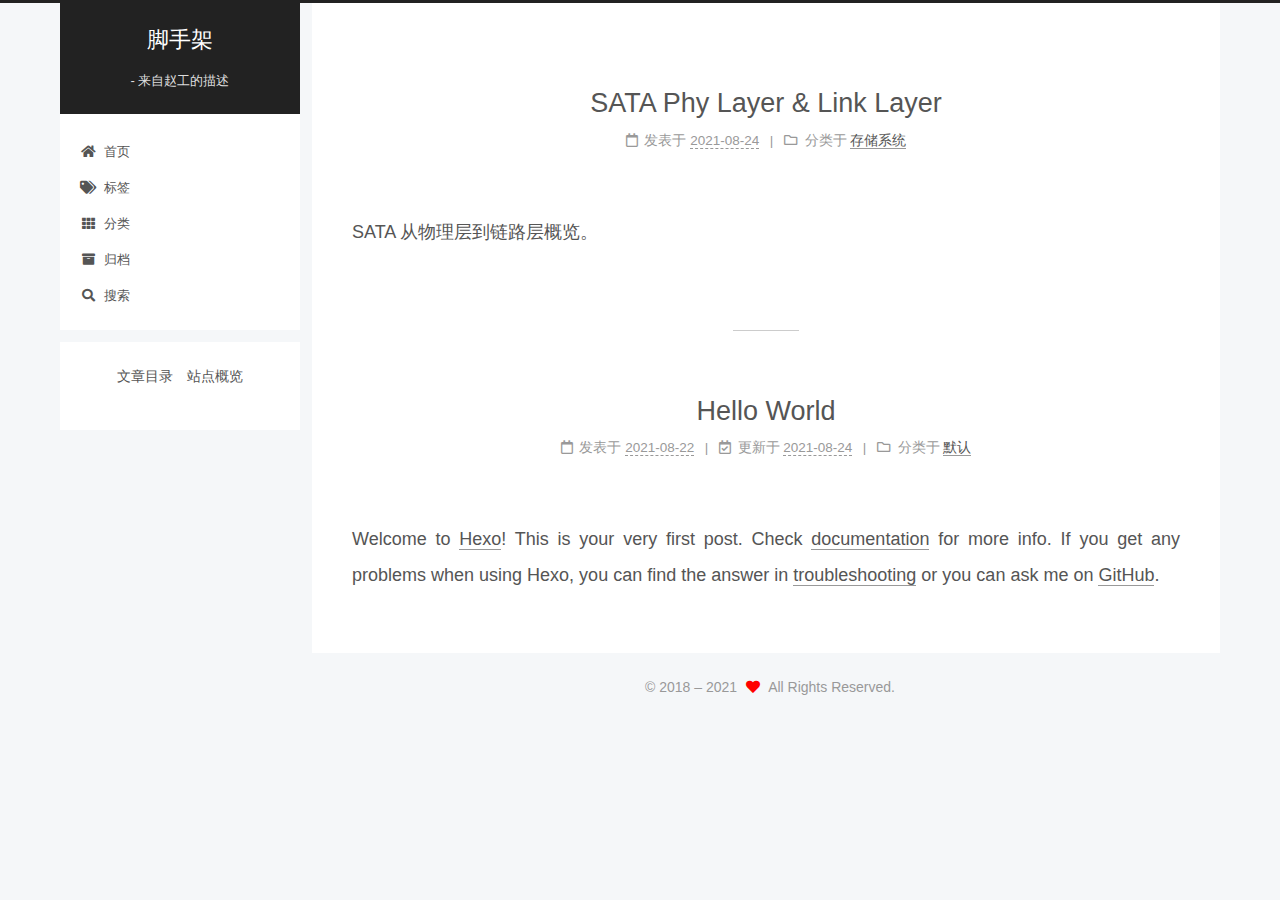
==== commit db76dc9b: "Site updated: 2021-08-24 22:03:57" ====
--- a/index.html
+++ b/index.html
@@ -186,75 +186,6 @@
   
   
   <article itemscope itemtype="http://schema.org/Article" class="post-block" lang="zh-Hans">
-    <link itemprop="mainEntityOfPage" href="https://liuyang-z.github.io/2021/08/24/hello-world/">
-
-    <span hidden itemprop="author" itemscope itemtype="http://schema.org/Person">
-      <meta itemprop="image" content="/images/avatar.gif">
-      <meta itemprop="name" content="Zhao LiuyYang">
-      <meta itemprop="description" content="">
-    </span>
-
-    <span hidden itemprop="publisher" itemscope itemtype="http://schema.org/Organization">
-      <meta itemprop="name" content="脚手架">
-    </span>
-      <header class="post-header">
-        <h2 class="post-title" itemprop="name headline">
-          
-            <a href="/2021/08/24/hello-world/" class="post-title-link" itemprop="url">Hello World</a>
-        </h2>
-
-        <div class="post-meta">
-            <span class="post-meta-item">
-              <span class="post-meta-item-icon">
-                <i class="far fa-calendar"></i>
-              </span>
-              <span class="post-meta-item-text">发表于</span>
-
-              <time title="创建时间：2021-08-24 21:47:23" itemprop="dateCreated datePublished" datetime="2021-08-24T21:47:23+08:00">2021-08-24</time>
-            </span>
-            <span class="post-meta-item">
-              <span class="post-meta-item-icon">
-                <i class="far fa-folder"></i>
-              </span>
-              <span class="post-meta-item-text">分类于</span>
-                <span itemprop="about" itemscope itemtype="http://schema.org/Thing">
-                  <a href="/categories/%E9%BB%98%E8%AE%A4/" itemprop="url" rel="index"><span itemprop="name">默认</span></a>
-                </span>
-            </span>
-
-          
-
-        </div>
-      </header>
-
-    
-    
-    
-    <div class="post-body" itemprop="articleBody">
-
-      
-          <p>Welcome to <a target="_blank" rel="noopener" href="https://hexo.io/">Hexo</a>! This is your very first post. Check <a target="_blank" rel="noopener" href="https://hexo.io/docs/">documentation</a> for more info. If you get any problems when using Hexo, you can find the answer in <a target="_blank" rel="noopener" href="https://hexo.io/docs/troubleshooting.html">troubleshooting</a> or you can ask me on <a target="_blank" rel="noopener" href="https://github.com/hexojs/hexo/issues">GitHub</a>.</p>
-          <!--noindex-->
-          <!--/noindex-->
-        
-      
-    </div>
-
-    
-    
-    
-      <footer class="post-footer">
-        <div class="post-eof"></div>
-      </footer>
-  </article>
-  
-  
-  
-
-      
-  
-  
-  <article itemscope itemtype="http://schema.org/Article" class="post-block" lang="zh-Hans">
     <link itemprop="mainEntityOfPage" href="https://liuyang-z.github.io/2021/08/24/SATA-Phy-Layer-Link-Layer/">
 
     <span hidden itemprop="author" itemscope itemtype="http://schema.org/Person">
@@ -304,6 +235,82 @@
 
       
           <p>SATA 从物理层到链路层概览。</p>
+          <!--noindex-->
+          <!--/noindex-->
+        
+      
+    </div>
+
+    
+    
+    
+      <footer class="post-footer">
+        <div class="post-eof"></div>
+      </footer>
+  </article>
+  
+  
+  
+
+      
+  
+  
+  <article itemscope itemtype="http://schema.org/Article" class="post-block" lang="zh-Hans">
+    <link itemprop="mainEntityOfPage" href="https://liuyang-z.github.io/2021/08/22/hello-world/">
+
+    <span hidden itemprop="author" itemscope itemtype="http://schema.org/Person">
+      <meta itemprop="image" content="/images/avatar.gif">
+      <meta itemprop="name" content="Zhao LiuyYang">
+      <meta itemprop="description" content="">
+    </span>
+
+    <span hidden itemprop="publisher" itemscope itemtype="http://schema.org/Organization">
+      <meta itemprop="name" content="脚手架">
+    </span>
+      <header class="post-header">
+        <h2 class="post-title" itemprop="name headline">
+          
+            <a href="/2021/08/22/hello-world/" class="post-title-link" itemprop="url">Hello World</a>
+        </h2>
+
+        <div class="post-meta">
+            <span class="post-meta-item">
+              <span class="post-meta-item-icon">
+                <i class="far fa-calendar"></i>
+              </span>
+              <span class="post-meta-item-text">发表于</span>
+
+              <time title="创建时间：2021-08-22 13:16:04" itemprop="dateCreated datePublished" datetime="2021-08-22T13:16:04+08:00">2021-08-22</time>
+            </span>
+              <span class="post-meta-item">
+                <span class="post-meta-item-icon">
+                  <i class="far fa-calendar-check"></i>
+                </span>
+                <span class="post-meta-item-text">更新于</span>
+                <time title="修改时间：2021-08-24 22:03:43" itemprop="dateModified" datetime="2021-08-24T22:03:43+08:00">2021-08-24</time>
+              </span>
+            <span class="post-meta-item">
+              <span class="post-meta-item-icon">
+                <i class="far fa-folder"></i>
+              </span>
+              <span class="post-meta-item-text">分类于</span>
+                <span itemprop="about" itemscope itemtype="http://schema.org/Thing">
+                  <a href="/categories/%E9%BB%98%E8%AE%A4/" itemprop="url" rel="index"><span itemprop="name">默认</span></a>
+                </span>
+            </span>
+
+          
+
+        </div>
+      </header>
+
+    
+    
+    
+    <div class="post-body" itemprop="articleBody">
+
+      
+          <p>Welcome to <a target="_blank" rel="noopener" href="https://hexo.io/">Hexo</a>! This is your very first post. Check <a target="_blank" rel="noopener" href="https://hexo.io/docs/">documentation</a> for more info. If you get any problems when using Hexo, you can find the answer in <a target="_blank" rel="noopener" href="https://hexo.io/docs/troubleshooting.html">troubleshooting</a> or you can ask me on <a target="_blank" rel="noopener" href="https://github.com/hexojs/hexo/issues">GitHub</a>.</p>
           <!--noindex-->
           <!--/noindex-->
         
--- a/css/main.css
+++ b/css/main.css
@@ -1235,7 +1235,7 @@
 }
 .links-of-author a::before,
 .links-of-author span.exturl::before {
-  background: #5e8178;
+  background: #ee0f14;
   border-radius: 50%;
   content: ' ';
   display: inline-block;
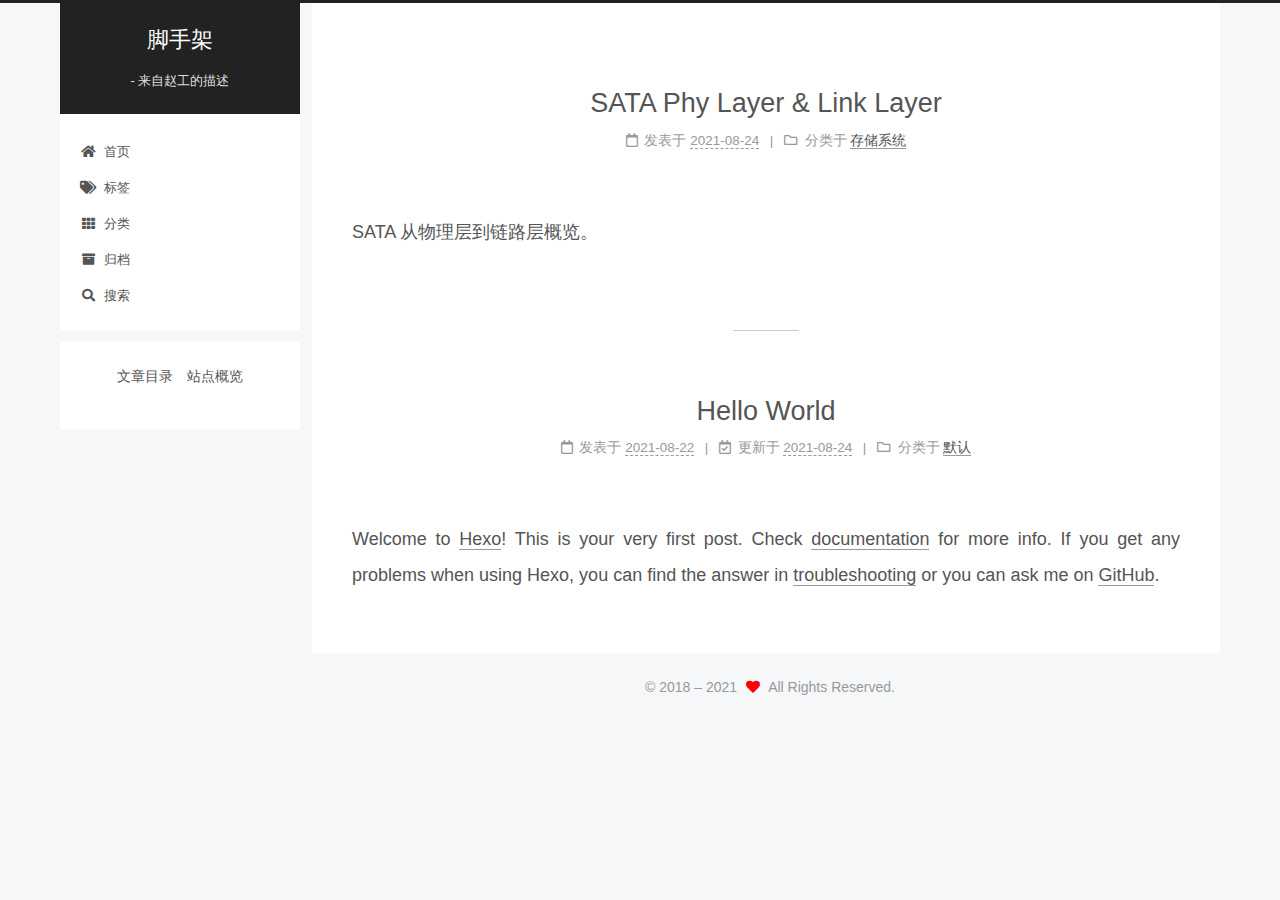
==== commit b361a3dd: "Site updated: 2021-08-24 22:09:39" ====
--- a/index.html
+++ b/index.html
@@ -13,7 +13,7 @@
 <link rel="stylesheet" href="/css/main.css">
 
 
-<link rel="stylesheet" href="/lib/font-awesome/css/all.min.css">
+<link rel="stylesheet" href="https://cdn.bootcdn.net/ajax/libs/font-awesome/5.15.3/css/all.min.css">
 
 <script id="hexo-configurations">
     var NexT = window.NexT || {};
@@ -466,7 +466,7 @@
   </div>
 
   
-  <script src="/lib/anime.min.js"></script>
+  <script src="https://cdn.bootcdn.net/ajax/libs/animejs/3.2.1/anime.min.js"></script>
   <script src="https://cdn.bootcdn.net/ajax/libs/lozad.js/1.16.0/lozad.min.js"></script>
 
 <script src="/js/utils.js"></script>
--- a/css/main.css
+++ b/css/main.css
@@ -1235,7 +1235,7 @@
 }
 .links-of-author a::before,
 .links-of-author span.exturl::before {
-  background: #ee0f14;
+  background: #61dabb;
   border-radius: 50%;
   content: ' ';
   display: inline-block;
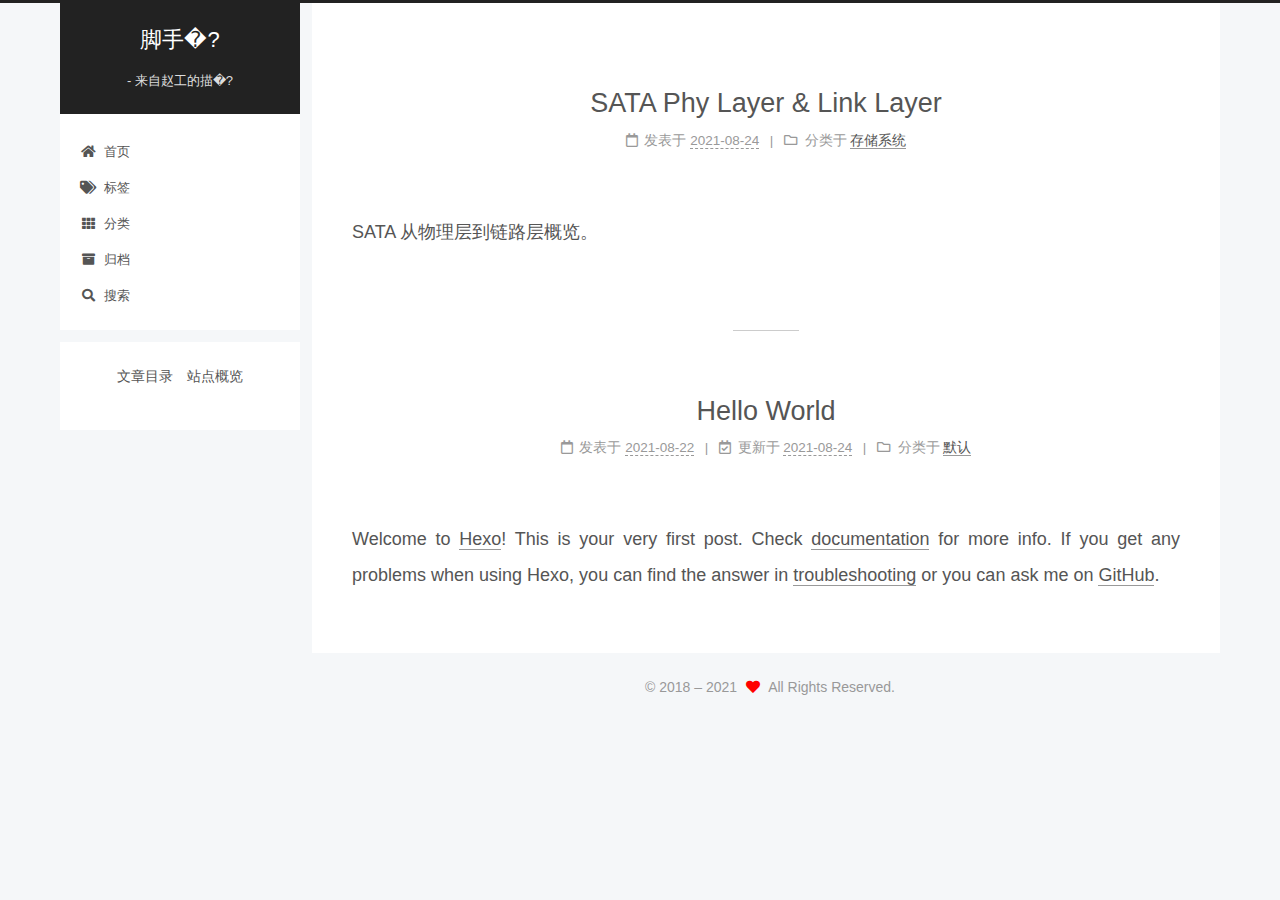
==== commit 968a73bb: "Site updated: 2021-08-24 22:17:05" ====
--- a/index.html
+++ b/index.html
@@ -17,19 +17,19 @@
 
 <script id="hexo-configurations">
     var NexT = window.NexT || {};
-    var CONFIG = {"hostname":"liuyang-z.github.io","root":"/","scheme":"Pisces","version":"7.8.0","exturl":false,"sidebar":{"position":"left","display":"post","padding":18,"offset":12,"onmobile":false},"copycode":{"enable":true,"show_result":true,"style":null},"back2top":{"enable":true,"sidebar":false,"scrollpercent":true},"bookmark":{"enable":false,"color":"#222","save":"auto"},"fancybox":false,"mediumzoom":false,"lazyload":true,"pangu":false,"comments":{"style":"buttons","active":null,"storage":true,"lazyload":true,"nav":null},"algolia":{"hits":{"per_page":10},"labels":{"input_placeholder":"Search for Posts","hits_empty":"We didn't find any results for the search: ${query}","hits_stats":"${hits} results found in ${time} ms"}},"localsearch":{"enable":true,"trigger":"auto","top_n_per_article":-1,"unescape":false,"preload":false},"motion":{"enable":false,"async":false,"transition":{"post_block":"fadeIn","post_header":"slideDownIn","post_body":"slideDownIn","coll_header":"slideLeftIn","sidebar":"slideUpIn"}},"path":"search.xml"};
+    var CONFIG = {"hostname":"hooowl.com","root":"/","scheme":"Pisces","version":"7.8.0","exturl":false,"sidebar":{"position":"left","display":"post","padding":18,"offset":12,"onmobile":false},"copycode":{"enable":true,"show_result":true,"style":null},"back2top":{"enable":true,"sidebar":false,"scrollpercent":true},"bookmark":{"enable":false,"color":"#222","save":"auto"},"fancybox":false,"mediumzoom":false,"lazyload":true,"pangu":false,"comments":{"style":"buttons","active":null,"storage":true,"lazyload":true,"nav":null},"algolia":{"hits":{"per_page":10},"labels":{"input_placeholder":"Search for Posts","hits_empty":"We didn't find any results for the search: ${query}","hits_stats":"${hits} results found in ${time} ms"}},"localsearch":{"enable":true,"trigger":"auto","top_n_per_article":-1,"unescape":false,"preload":false},"motion":{"enable":false,"async":false,"transition":{"post_block":"fadeIn","post_header":"slideDownIn","post_body":"slideDownIn","coll_header":"slideLeftIn","sidebar":"slideUpIn"}},"path":"search.xml"};
   </script>
 
   <meta property="og:type" content="website">
-<meta property="og:title" content="脚手架">
-<meta property="og:url" content="https://liuyang-z.github.io/index.html">
-<meta property="og:site_name" content="脚手架">
+<meta property="og:title" content="脚手�?">
+<meta property="og:url" content="https://hooowl.com/index.html">
+<meta property="og:site_name" content="脚手�?">
 <meta property="og:locale">
 <meta property="article:author" content="Zhao LiuyYang">
-<meta property="article:tag" content="存储系统 处理器连接性">
+<meta property="article:tag" content="存储系统 处理器连接�?">
 <meta name="twitter:card" content="summary">
 
-<link rel="canonical" href="https://liuyang-z.github.io/">
+<link rel="canonical" href="https://hooowl.com/">
 
 
 <script id="page-configurations">
@@ -42,7 +42,7 @@
   };
 </script>
 
-  <title>脚手架</title>
+  <title>脚手�?</title>
   
 
 
@@ -73,7 +73,7 @@
   </style>
 </noscript>
 
-<link rel="alternate" href="/atom.xml" title="脚手架" type="application/atom+xml">
+<link rel="alternate" href="/atom.xml" title="脚手�?" type="application/atom+xml">
 </head>
 
 <body itemscope itemtype="http://schema.org/WebPage">
@@ -94,10 +94,10 @@
 
     <a href="/" class="brand" rel="start">
       <span class="logo-line-before"><i></i></span>
-      <h1 class="site-title">脚手架</h1>
+      <h1 class="site-title">脚手�?</h1>
       <span class="logo-line-after"><i></i></span>
     </a>
-      <p class="site-subtitle" itemprop="description">- 来自赵工的描述</p>
+      <p class="site-subtitle" itemprop="description">- 来自赵工的描�?</p>
   </div>
 
   <div class="site-nav-right">
@@ -186,7 +186,7 @@
   
   
   <article itemscope itemtype="http://schema.org/Article" class="post-block" lang="zh-Hans">
-    <link itemprop="mainEntityOfPage" href="https://liuyang-z.github.io/2021/08/24/SATA-Phy-Layer-Link-Layer/">
+    <link itemprop="mainEntityOfPage" href="https://hooowl.com/2021/08/24/SATA-Phy-Layer-Link-Layer/">
 
     <span hidden itemprop="author" itemscope itemtype="http://schema.org/Person">
       <meta itemprop="image" content="/images/avatar.gif">
@@ -195,7 +195,7 @@
     </span>
 
     <span hidden itemprop="publisher" itemscope itemtype="http://schema.org/Organization">
-      <meta itemprop="name" content="脚手架">
+      <meta itemprop="name" content="脚手�?">
     </span>
       <header class="post-header">
         <h2 class="post-title" itemprop="name headline">
@@ -256,7 +256,7 @@
   
   
   <article itemscope itemtype="http://schema.org/Article" class="post-block" lang="zh-Hans">
-    <link itemprop="mainEntityOfPage" href="https://liuyang-z.github.io/2021/08/22/hello-world/">
+    <link itemprop="mainEntityOfPage" href="https://hooowl.com/2021/08/22/hello-world/">
 
     <span hidden itemprop="author" itemscope itemtype="http://schema.org/Person">
       <meta itemprop="image" content="/images/avatar.gif">
@@ -265,7 +265,7 @@
     </span>
 
     <span hidden itemprop="publisher" itemscope itemtype="http://schema.org/Organization">
-      <meta itemprop="name" content="脚手架">
+      <meta itemprop="name" content="脚手�?">
     </span>
       <header class="post-header">
         <h2 class="post-title" itemprop="name headline">
@@ -417,7 +417,7 @@
         <a href="https://github.com/liuyang-z" title="GitHub → https:&#x2F;&#x2F;github.com&#x2F;liuyang-z" rel="noopener" target="_blank">GitHub</a>
       </span>
       <span class="links-of-author-item">
-        <a href="mailto:liuyang.z@hooowl.com" title="E-Mail → mailto:liuyang.z@hooowl.com" rel="noopener" target="_blank">E-Mail</a>
+        <a href="mailto:liuyang.z@hooowl.com" title="E-Mail → mailto:liuyang.z@hooowl.com">E-Mail</a>
       </span>
   </div>
   <div class="cc-license motion-element" itemprop="license">
--- a/css/main.css
+++ b/css/main.css
@@ -1235,7 +1235,7 @@
 }
 .links-of-author a::before,
 .links-of-author span.exturl::before {
-  background: #61dabb;
+  background: #fff;
   border-radius: 50%;
   content: ' ';
   display: inline-block;
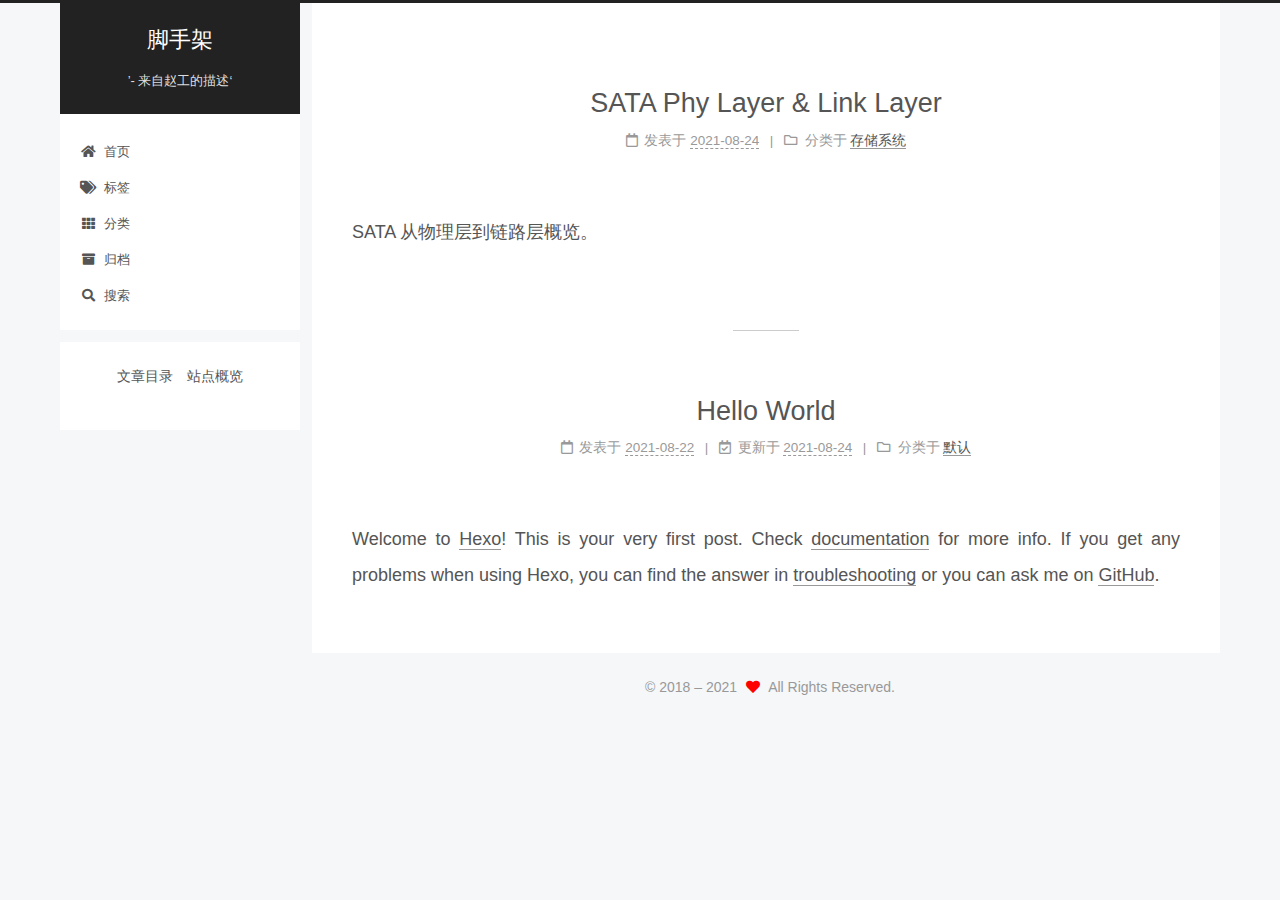
==== commit f3bf4311: "Site updated: 2021-08-24 22:21:46" ====
--- a/index.html
+++ b/index.html
@@ -21,12 +21,12 @@
   </script>
 
   <meta property="og:type" content="website">
-<meta property="og:title" content="脚手�?">
+<meta property="og:title" content="脚手架">
 <meta property="og:url" content="https://hooowl.com/index.html">
-<meta property="og:site_name" content="脚手�?">
+<meta property="og:site_name" content="脚手架">
 <meta property="og:locale">
 <meta property="article:author" content="Zhao LiuyYang">
-<meta property="article:tag" content="存储系统 处理器连接�?">
+<meta property="article:tag" content="存储系统 处理器连接性">
 <meta name="twitter:card" content="summary">
 
 <link rel="canonical" href="https://hooowl.com/">
@@ -42,7 +42,7 @@
   };
 </script>
 
-  <title>脚手�?</title>
+  <title>脚手架</title>
   
 
 
@@ -73,7 +73,7 @@
   </style>
 </noscript>
 
-<link rel="alternate" href="/atom.xml" title="脚手�?" type="application/atom+xml">
+<link rel="alternate" href="/atom.xml" title="脚手架" type="application/atom+xml">
 </head>
 
 <body itemscope itemtype="http://schema.org/WebPage">
@@ -94,10 +94,10 @@
 
     <a href="/" class="brand" rel="start">
       <span class="logo-line-before"><i></i></span>
-      <h1 class="site-title">脚手�?</h1>
+      <h1 class="site-title">脚手架</h1>
       <span class="logo-line-after"><i></i></span>
     </a>
-      <p class="site-subtitle" itemprop="description">- 来自赵工的描�?</p>
+      <p class="site-subtitle" itemprop="description">’- 来自赵工的描述‘</p>
   </div>
 
   <div class="site-nav-right">
@@ -195,7 +195,7 @@
     </span>
 
     <span hidden itemprop="publisher" itemscope itemtype="http://schema.org/Organization">
-      <meta itemprop="name" content="脚手�?">
+      <meta itemprop="name" content="脚手架">
     </span>
       <header class="post-header">
         <h2 class="post-title" itemprop="name headline">
@@ -265,7 +265,7 @@
     </span>
 
     <span hidden itemprop="publisher" itemscope itemtype="http://schema.org/Organization">
-      <meta itemprop="name" content="脚手�?">
+      <meta itemprop="name" content="脚手架">
     </span>
       <header class="post-header">
         <h2 class="post-title" itemprop="name headline">
--- a/css/main.css
+++ b/css/main.css
@@ -1235,7 +1235,7 @@
 }
 .links-of-author a::before,
 .links-of-author span.exturl::before {
-  background: #fff;
+  background: #4b368e;
   border-radius: 50%;
   content: ' ';
   display: inline-block;
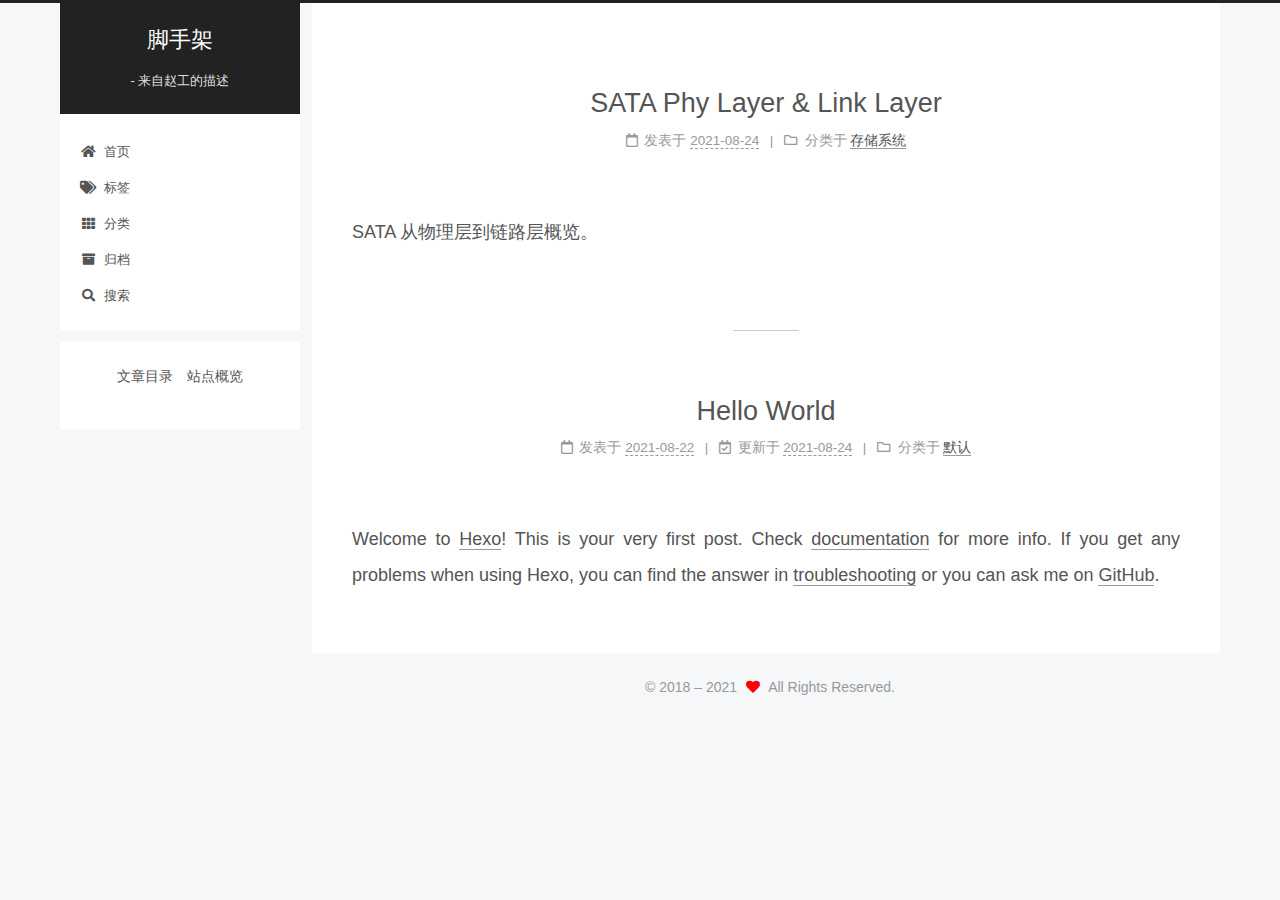
==== commit 1e8626d5: "Site updated: 2021-08-24 22:27:52" ====
--- a/index.html
+++ b/index.html
@@ -97,7 +97,7 @@
       <h1 class="site-title">脚手架</h1>
       <span class="logo-line-after"><i></i></span>
     </a>
-      <p class="site-subtitle" itemprop="description">’- 来自赵工的描述‘</p>
+      <p class="site-subtitle" itemprop="description">- 来自赵工的描述</p>
   </div>
 
   <div class="site-nav-right">
--- a/css/main.css
+++ b/css/main.css
@@ -1235,7 +1235,7 @@
 }
 .links-of-author a::before,
 .links-of-author span.exturl::before {
-  background: #4b368e;
+  background: #d4fcc9;
   border-radius: 50%;
   content: ' ';
   display: inline-block;
